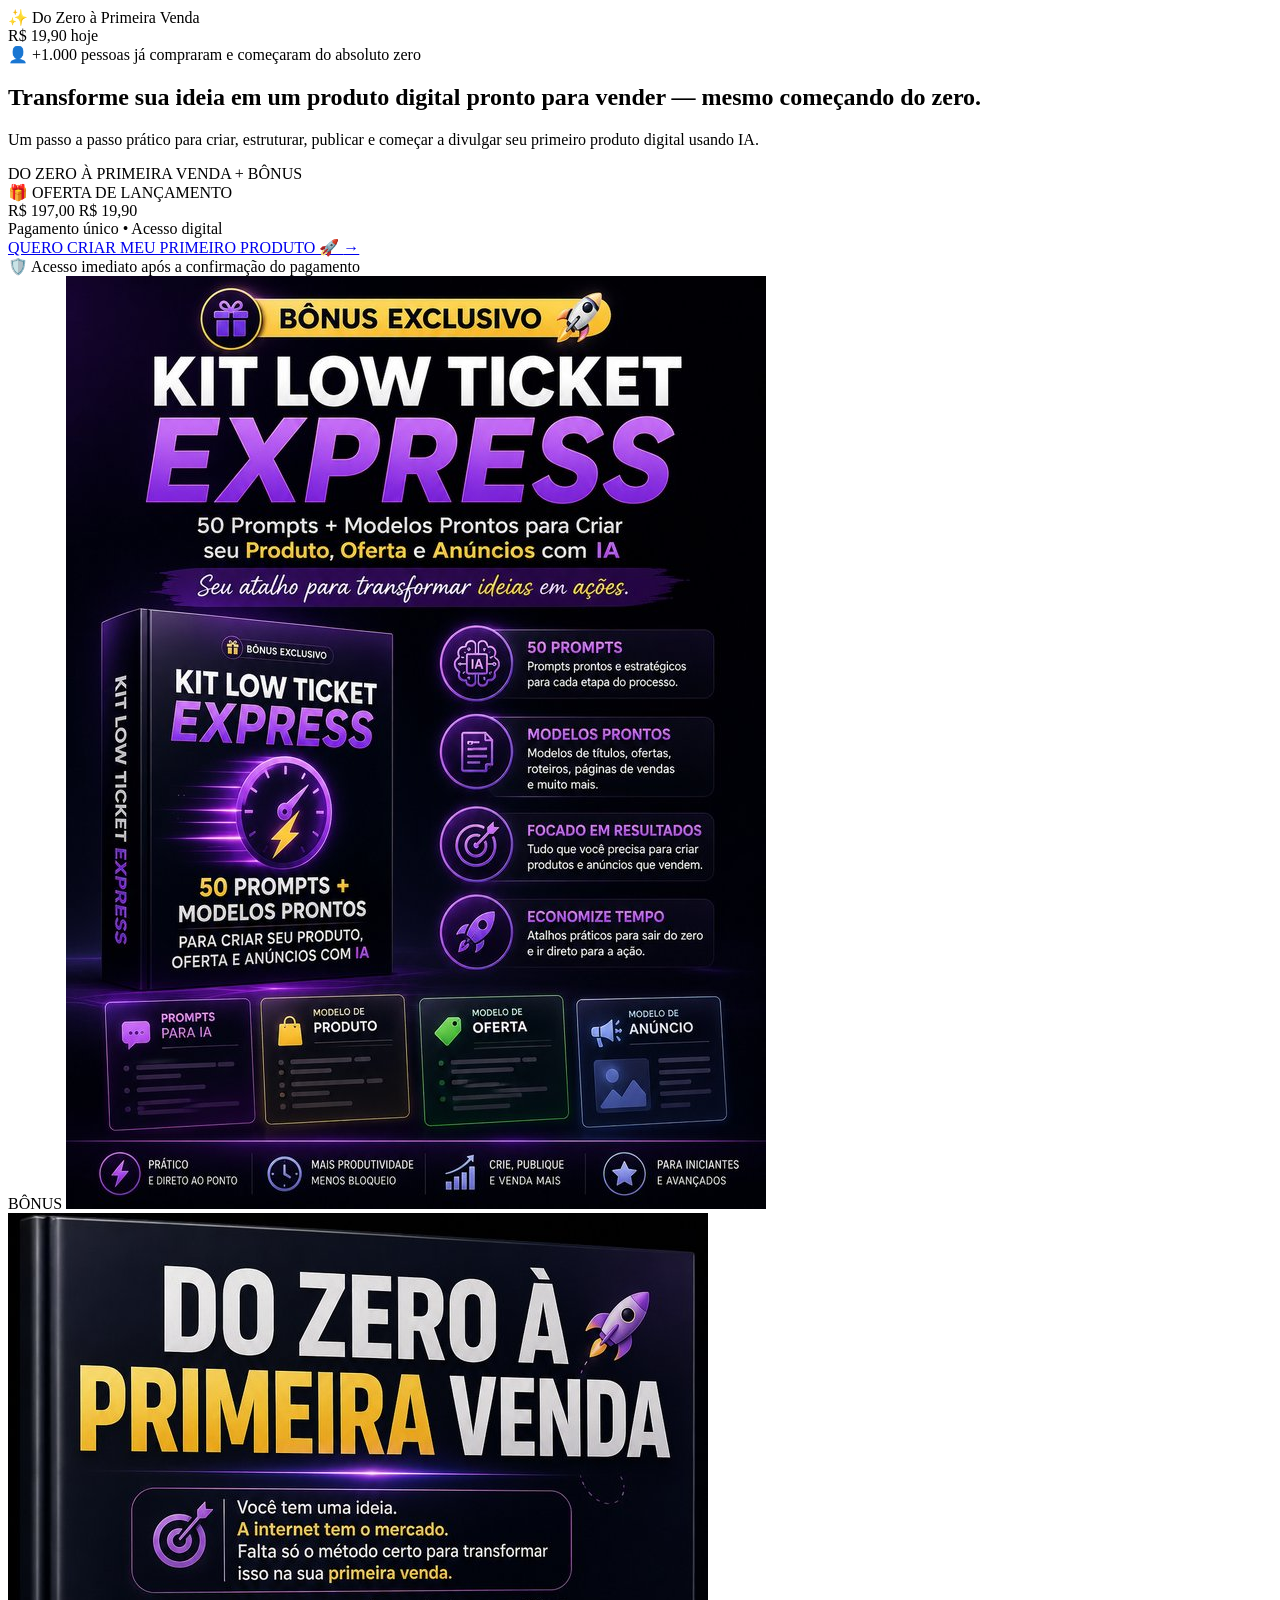
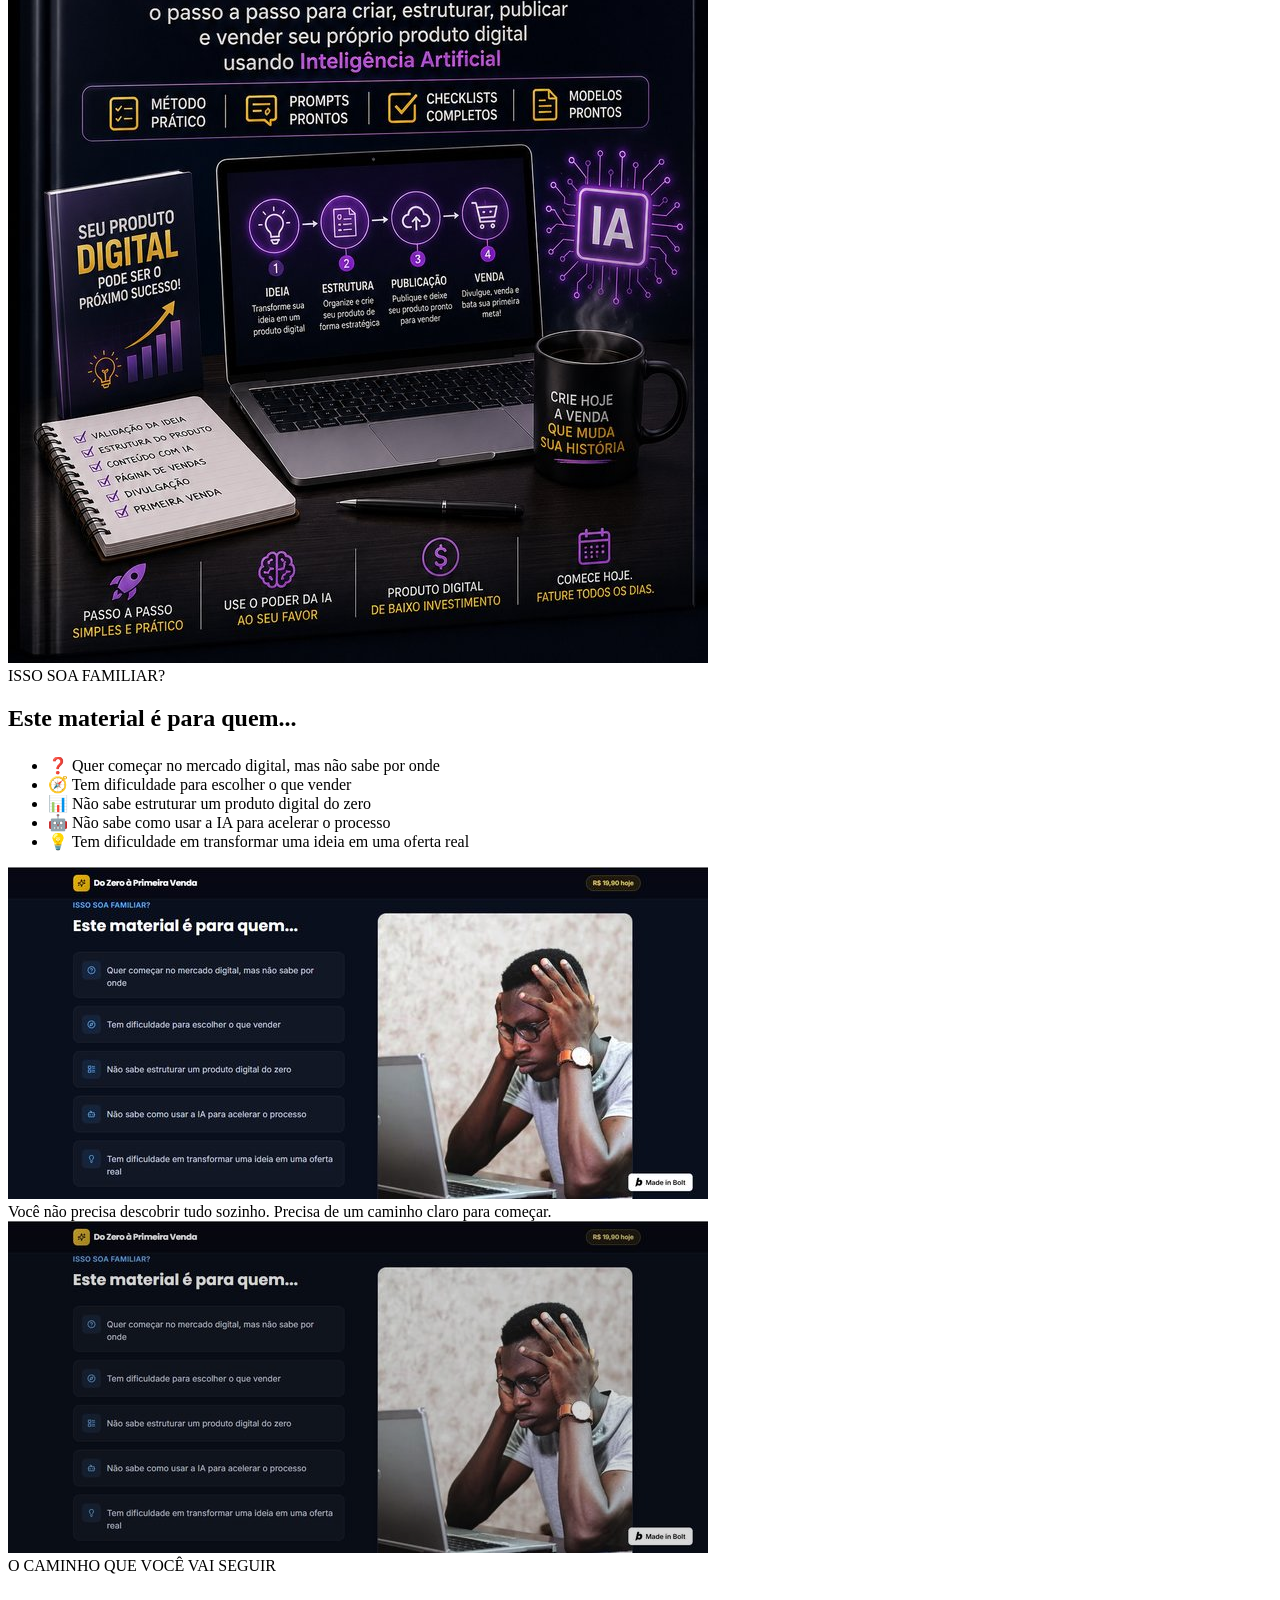
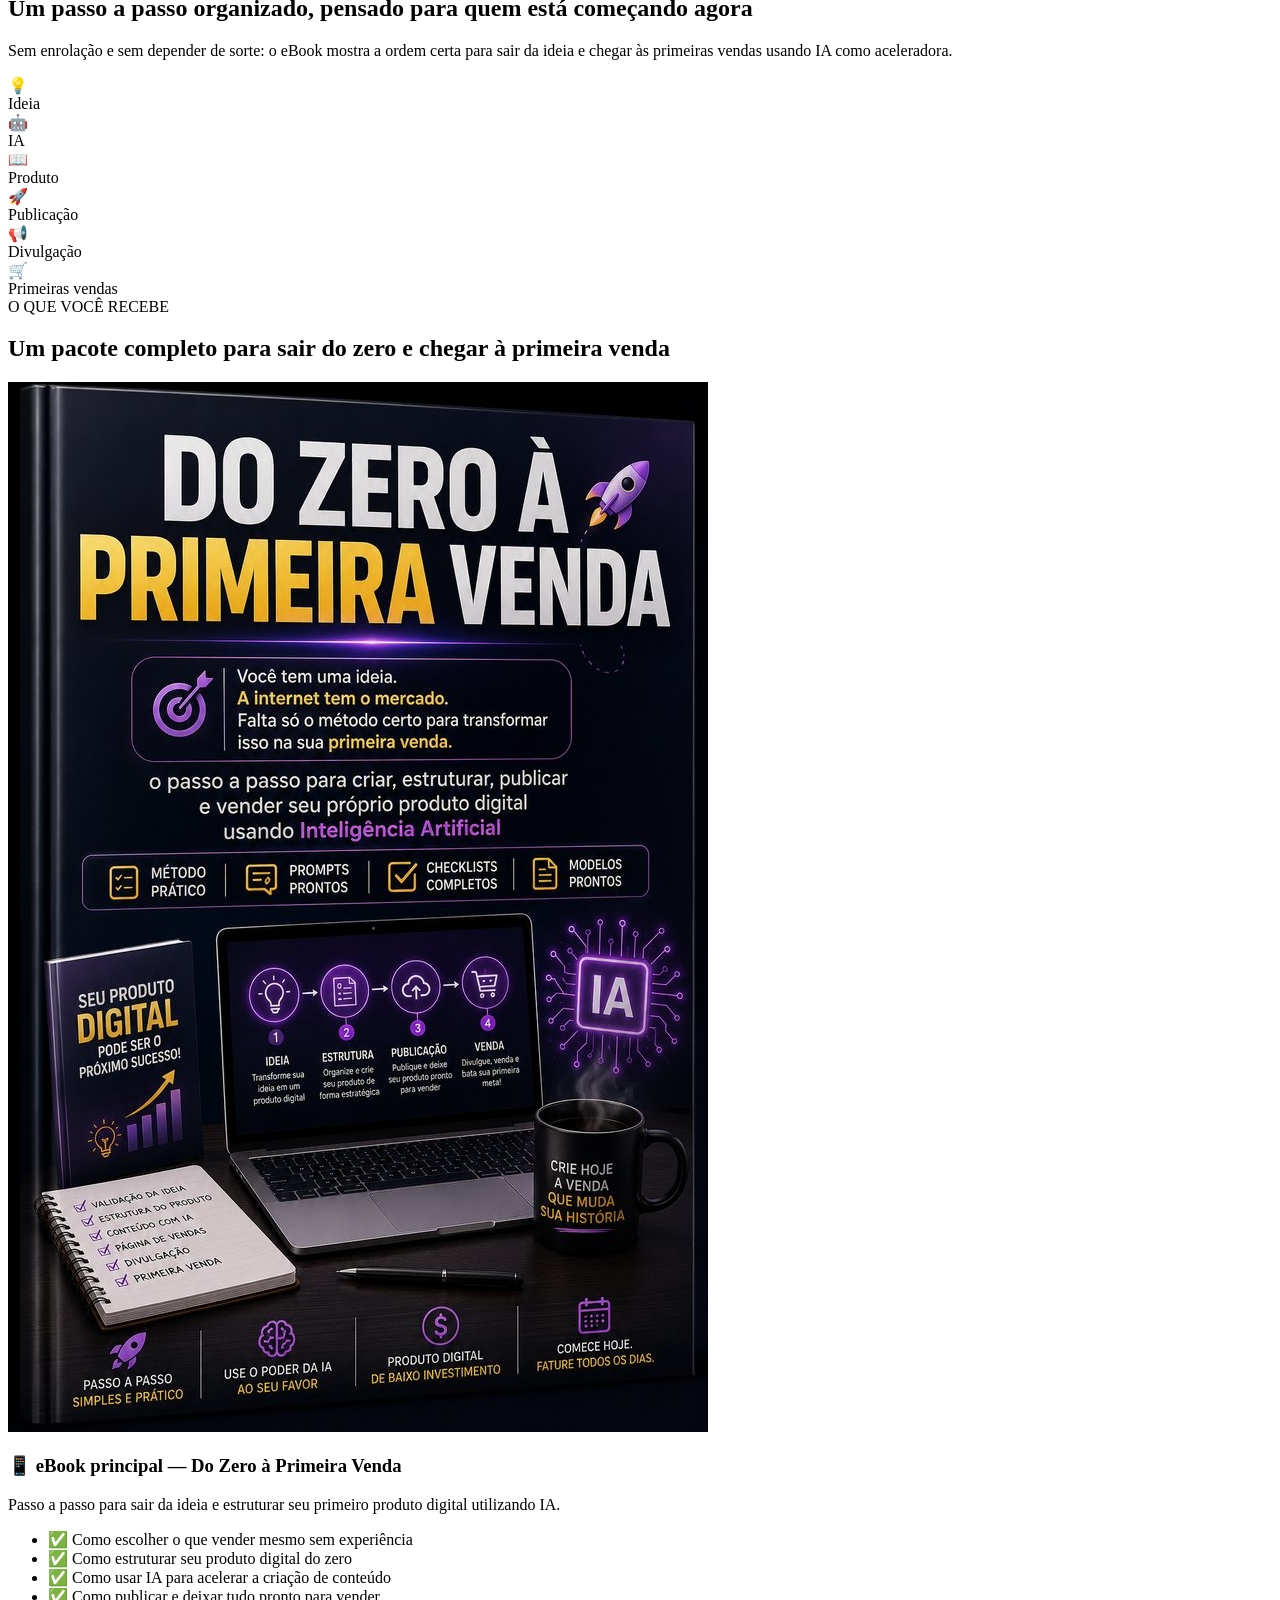
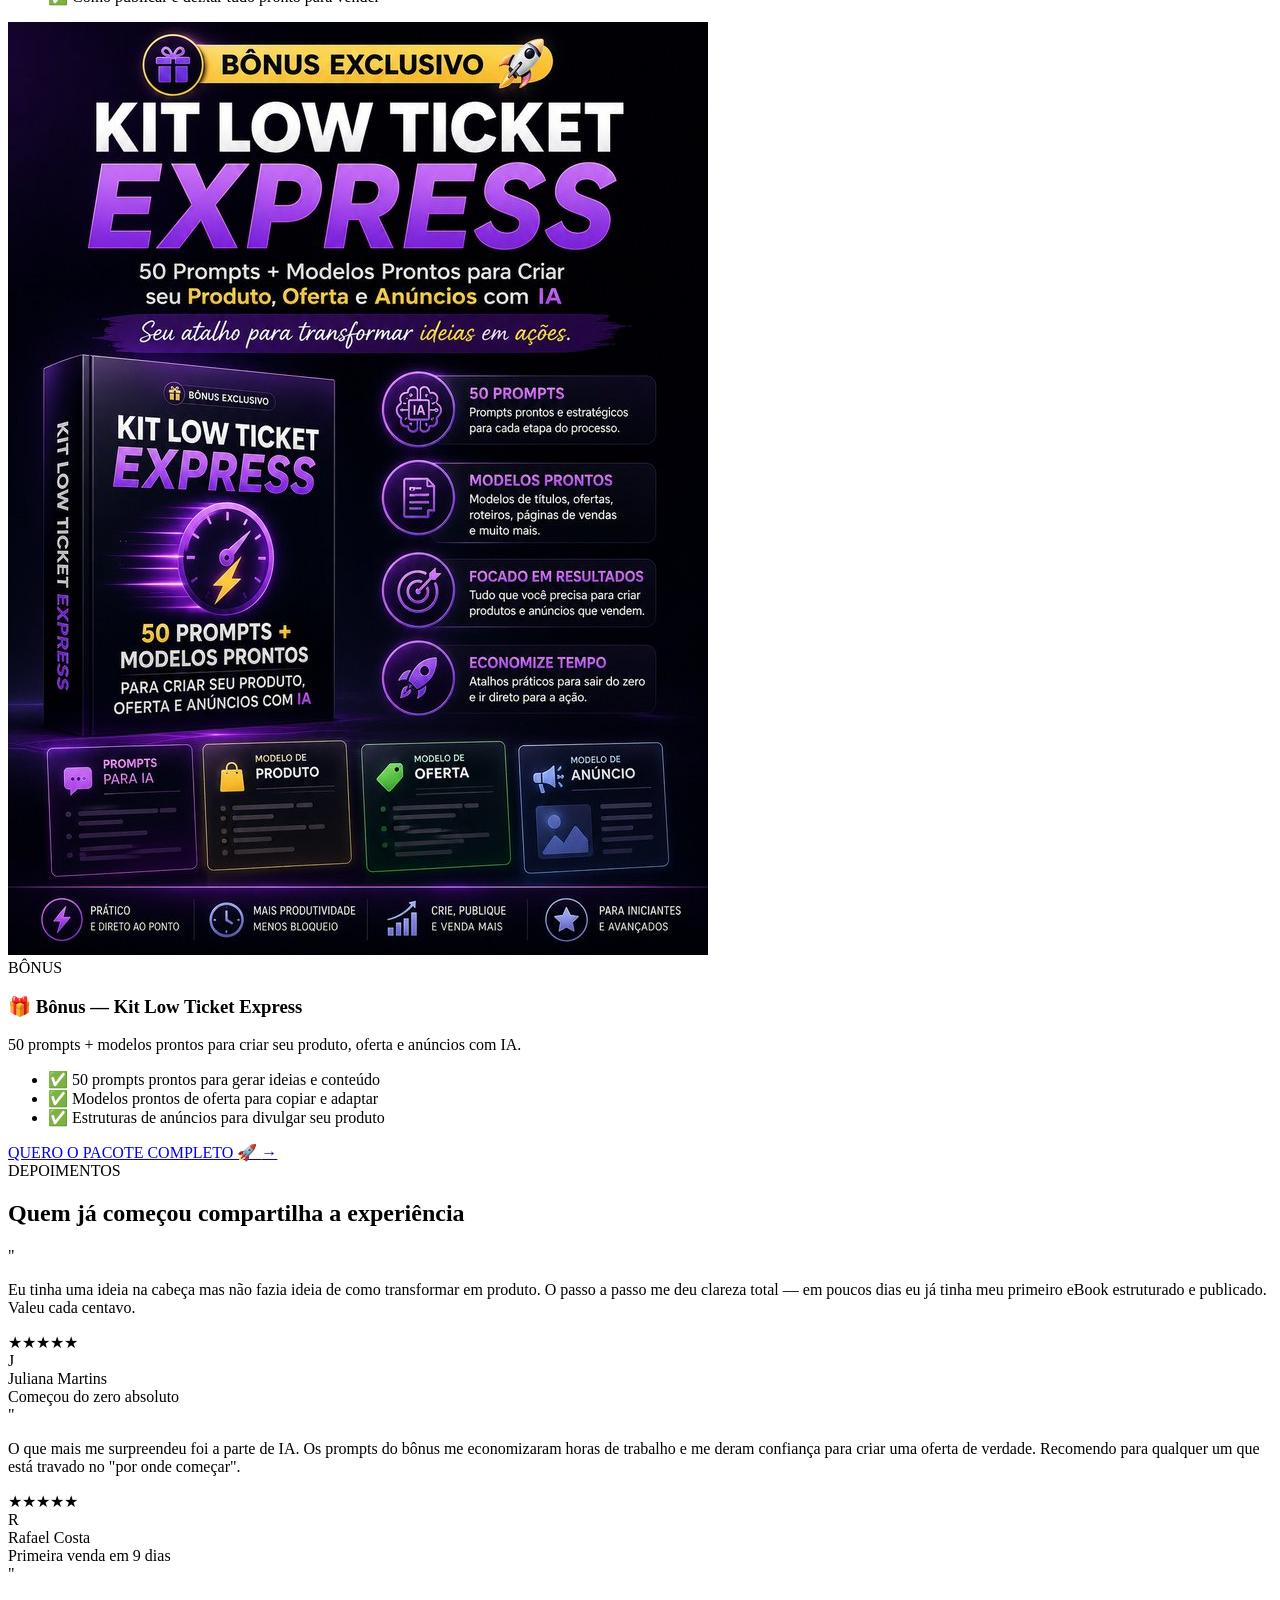
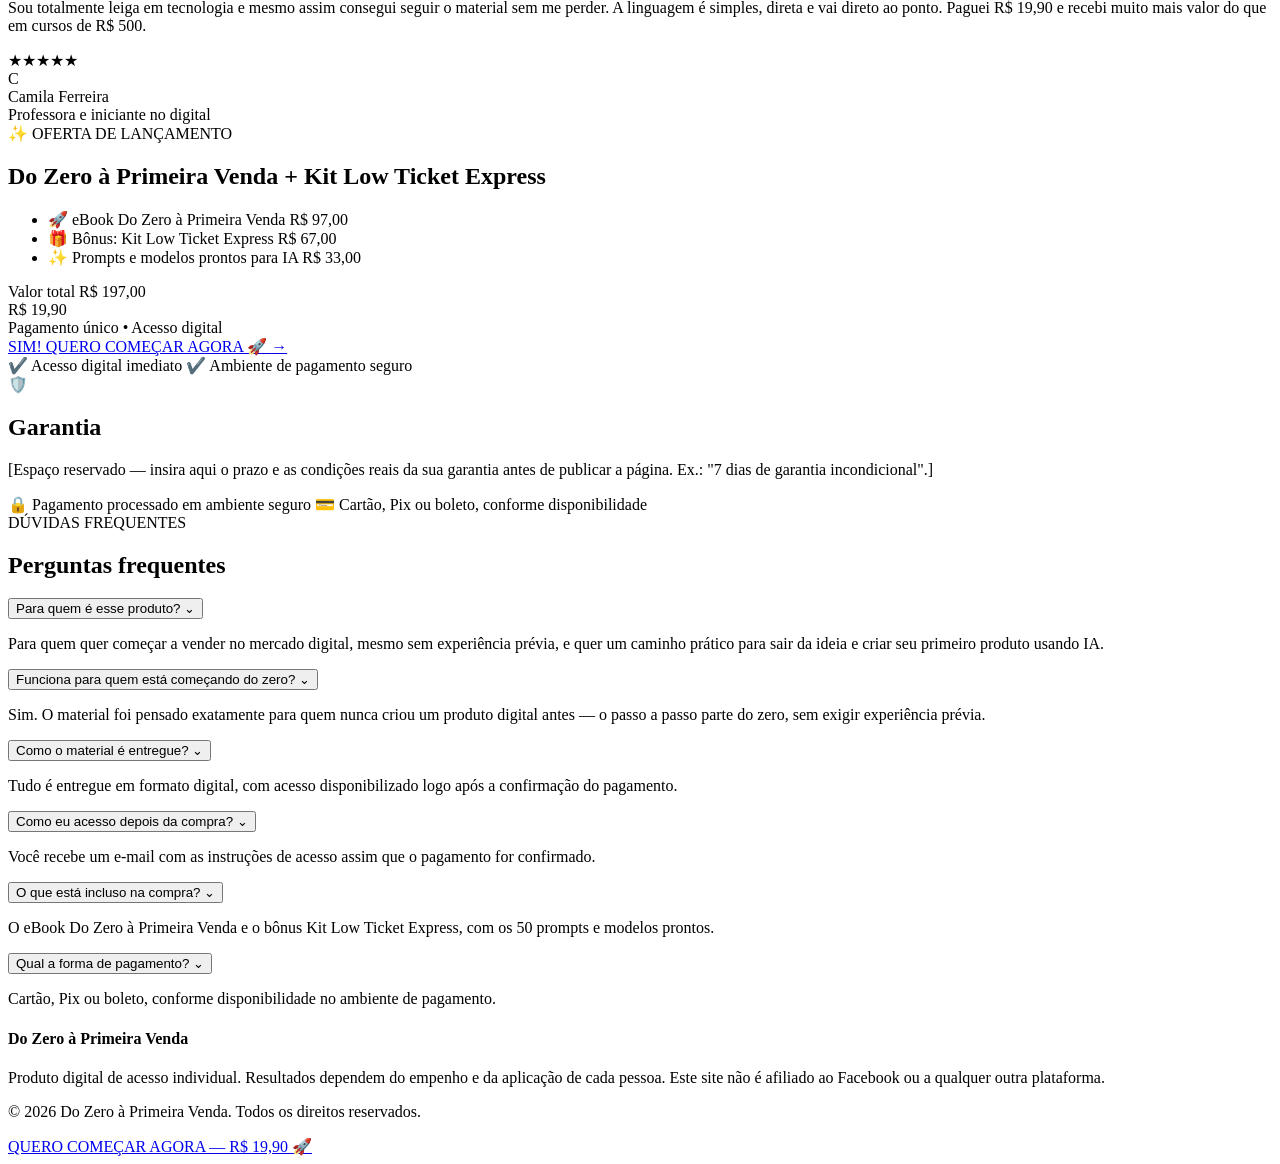
==== index.html @ 3d434d91 "Add files via upload" ====
<!DOCTYPE html>
<html lang="pt-BR">
<head>
<meta charset="UTF-8">
<meta name="viewport" content="width=device-width, initial-scale=1.0">
<title>Do Zero à Primeira Venda — eBook + Bônus</title>
<meta name="description" content="Aprenda a criar, estruturar, publicar e vender seu primeiro produto digital usando Inteligência Artificial. Passo a passo prático para iniciantes.">
<meta property="og:title" content="Do Zero à Primeira Venda — eBook + Bônus">
<meta property="og:description" content="Aprenda a criar, estruturar, publicar e vender seu primeiro produto digital usando Inteligência Artificial. Passo a passo prático para iniciantes.">
<meta property="og:type" content="website">
<meta name="twitter:card" content="summary_large_image">
<link rel="preconnect" href="https://fonts.googleapis.com">
<link rel="preconnect" href="https://fonts.gstatic.com" crossorigin>
<link href="https://fonts.googleapis.com/css2?family=Sora:wght@400;600;700;800&family=Inter:wght@400;500;600&display=swap" rel="stylesheet">
<link rel="stylesheet" href="css/style.css">

<!-- Meta Pixel Code -->
<script>
!function(f,b,e,v,n,t,s)
{if(f.fbq)return;n=f.fbq=function(){n.callMethod?
n.callMethod.apply(n,arguments):n.queue.push(arguments)};
if(!f._fbq)f._fbq=n;n.push=n;n.loaded=!0;n.version='2.0';
n.queue=[];t=b.createElement(e);t.async=!0;
t.src=v;s=b.getElementsByTagName(e)[0];
s.parentNode.insertBefore(t,s)}(window, document,'script',
'https://connect.facebook.net/en_US/fbevents.js');
fbq('init', '1022474440683022');
fbq('track', 'PageView');
</script>
<noscript><img height="1" width="1" style="display:none"
src="https://www.facebook.com/tr?id=1022474440683022&ev=PageView&noscript=1"
/></noscript>
<!-- End Meta Pixel Code -->
</head>
<body>

<header class="site-header">
  <div class="container">
    <div class="brand">
      <span class="brand-badge">✨</span>
      <span class="brand-text">Do Zero à Primeira Venda</span>
    </div>
    <div class="price-pill">R$ 19,90 hoje</div>
  </div>
</header>

<!-- ===================== HERO ===================== -->
<section class="hero">
  <div class="container">
    <div class="hero-copy">
      <span class="hero-badge">👤 +1.000 pessoas já compraram e começaram do absoluto zero</span>
      <h1>Transforme sua ideia em um <span class="accent">produto digital</span> pronto para vender — mesmo começando do zero.</h1>
      <p class="hero-sub">Um passo a passo prático para criar, estruturar, publicar e começar a divulgar seu primeiro produto digital usando IA.</p>

      <div class="offer-box">
        <div class="offer-title">DO ZERO À PRIMEIRA VENDA + BÔNUS</div>
        <span class="badge-launch">🎁 OFERTA DE LANÇAMENTO</span>
        <div class="price-row">
          <span class="price-old">R$ 197,00</span>
          <span class="price-new">R$ 19,90</span>
        </div>
        <div class="price-note">Pagamento único • Acesso digital</div>
      </div>

      <div class="hero-actions">
        <a href="https://pay.hub.la/Fo2n5rWFlGpoKHxg2WCA" class="btn btn-primary cta-btn" data-cta="hero">
          QUERO CRIAR MEU PRIMEIRO PRODUTO 🚀 <span class="btn-arrow">→</span>
        </a>
        <div class="trust-line">🛡️ Acesso imediato após a confirmação do pagamento</div>
      </div>
    </div>

    <div class="hero-media">
      <div class="stack">
        <span class="bonus-flag">BÔNUS</span>
        <img class="book-bonus" src="assets/kit-bonus.jpg" alt="Bônus Kit Low Ticket Express">
        <img class="book-main" src="assets/ebook-principal.jpg" alt="eBook Do Zero à Primeira Venda">
      </div>
    </div>
  </div>
</section>

<!-- ===================== ISSO SOA FAMILIAR ===================== -->
<section class="section">
  <div class="container pain-grid">
    <div>
      <span class="eyebrow blue">ISSO SOA FAMILIAR?</span>
      <h2>Este material é para quem...</h2>
      <ul class="pain-list" style="margin-top:24px;">
        <li><span class="pain-icon">❓</span> Quer começar no mercado digital, mas não sabe por onde</li>
        <li><span class="pain-icon">🧭</span> Tem dificuldade para escolher o que vender</li>
        <li><span class="pain-icon">📊</span> Não sabe estruturar um produto digital do zero</li>
        <li><span class="pain-icon">🤖</span> Não sabe como usar a IA para acelerar o processo</li>
        <li><span class="pain-icon">💡</span> Tem dificuldade em transformar uma ideia em uma oferta real</li>
      </ul>
    </div>
    <div class="pain-media">
      <img src="assets/pessoa-frustrada.jpg" alt="Pessoa com dificuldade para começar no digital">
    </div>
  </div>
</section>

<!-- ===================== QUOTE STRIP ===================== -->
<section class="section" style="border-top:none; padding-top:0;">
  <div class="container quote-strip">
    <div class="quote-box">Você não precisa descobrir tudo sozinho. Precisa de um caminho claro para começar.</div>
    <div class="quote-media">
      <img src="assets/pessoa-frustrada.jpg" alt="Organizando o processo de criação do produto digital" style="filter:grayscale(0.2) brightness(0.85);">
    </div>
  </div>
</section>

<!-- ===================== CAMINHO / PASSOS ===================== -->
<section class="section">
  <div class="container">
    <div class="section-head">
      <span class="eyebrow gold">O CAMINHO QUE VOCÊ VAI SEGUIR</span>
      <h2>Um passo a passo organizado, pensado para quem está começando agora</h2>
      <p>Sem enrolação e sem depender de sorte: o eBook mostra a ordem certa para sair da ideia e chegar às primeiras vendas usando IA como aceleradora.</p>
    </div>

    <div class="steps-row">
      <div class="step"><div class="step-icon">💡</div><span class="label">Ideia</span></div>
      <div class="step-divider"></div>
      <div class="step"><div class="step-icon">🤖</div><span class="label">IA</span></div>
      <div class="step-divider"></div>
      <div class="step"><div class="step-icon">📖</div><span class="label">Produto</span></div>
      <div class="step-divider"></div>
      <div class="step"><div class="step-icon">🚀</div><span class="label">Publicação</span></div>
      <div class="step-divider"></div>
      <div class="step"><div class="step-icon">📢</div><span class="label">Divulgação</span></div>
      <div class="step-divider"></div>
      <div class="step"><div class="step-icon">🛒</div><span class="label">Primeiras vendas</span></div>
    </div>
  </div>
</section>

<!-- ===================== O QUE VOCÊ RECEBE ===================== -->
<section class="section">
  <div class="container">
    <div class="section-head">
      <span class="eyebrow blue">O QUE VOCÊ RECEBE</span>
      <h2>Um pacote completo para sair do zero e chegar à primeira venda</h2>
    </div>

    <div class="deliver-grid">
      <div class="deliver-card">
        <img src="assets/ebook-principal.jpg" alt="eBook Do Zero à Primeira Venda">
        <div>
          <h3>📱 eBook principal — Do Zero à Primeira Venda</h3>
          <p>Passo a passo para sair da ideia e estruturar seu primeiro produto digital utilizando IA.</p>
          <ul class="check-list">
            <li><span class="c">✅</span> Como escolher o que vender mesmo sem experiência</li>
            <li><span class="c">✅</span> Como estruturar seu produto digital do zero</li>
            <li><span class="c">✅</span> Como usar IA para acelerar a criação de conteúdo</li>
            <li><span class="c">✅</span> Como publicar e deixar tudo pronto para vender</li>
          </ul>
        </div>
      </div>

      <div class="deliver-card">
        <img src="assets/kit-bonus.jpg" alt="Bônus Kit Low Ticket Express">
        <div>
          <span class="bonus-tag">BÔNUS</span>
          <h3>🎁 Bônus — Kit Low Ticket Express</h3>
          <p>50 prompts + modelos prontos para criar seu produto, oferta e anúncios com IA.</p>
          <ul class="check-list">
            <li><span class="c">✅</span> 50 prompts prontos para gerar ideias e conteúdo</li>
            <li><span class="c">✅</span> Modelos prontos de oferta para copiar e adaptar</li>
            <li><span class="c">✅</span> Estruturas de anúncios para divulgar seu produto</li>
          </ul>
        </div>
      </div>
    </div>

    <div class="cta-center">
      <a href="https://pay.hub.la/Fo2n5rWFlGpoKHxg2WCA" class="btn btn-primary cta-btn" data-cta="deliver">
        QUERO O PACOTE COMPLETO 🚀 <span class="btn-arrow">→</span>
      </a>
    </div>
  </div>
</section>

<!-- ===================== DEPOIMENTOS ===================== -->
<section class="section">
  <div class="container">
    <div class="section-head">
      <span class="eyebrow gold">DEPOIMENTOS</span>
      <h2>Quem já começou compartilha a experiência</h2>
    </div>

    <div class="testi-grid">
      <div class="testi-card">
        <span class="testi-quote">"</span>
        <p class="testi-text">Eu tinha uma ideia na cabeça mas não fazia ideia de como transformar em produto. O passo a passo me deu clareza total — em poucos dias eu já tinha meu primeiro eBook estruturado e publicado. Valeu cada centavo.</p>
        <div class="stars">★★★★★</div>
        <div class="testi-person">
          <div class="testi-avatar">J</div>
          <div>
            <div class="testi-name">Juliana Martins</div>
            <div class="testi-role">Começou do zero absoluto</div>
          </div>
        </div>
      </div>

      <div class="testi-card">
        <span class="testi-quote">"</span>
        <p class="testi-text">O que mais me surpreendeu foi a parte de IA. Os prompts do bônus me economizaram horas de trabalho e me deram confiança para criar uma oferta de verdade. Recomendo para qualquer um que está travado no "por onde começar".</p>
        <div class="stars">★★★★★</div>
        <div class="testi-person">
          <div class="testi-avatar">R</div>
          <div>
            <div class="testi-name">Rafael Costa</div>
            <div class="testi-role">Primeira venda em 9 dias</div>
          </div>
        </div>
      </div>

      <div class="testi-card">
        <span class="testi-quote">"</span>
        <p class="testi-text">Sou totalmente leiga em tecnologia e mesmo assim consegui seguir o material sem me perder. A linguagem é simples, direta e vai direto ao ponto. Paguei R$ 19,90 e recebi muito mais valor do que em cursos de R$ 500.</p>
        <div class="stars">★★★★★</div>
        <div class="testi-person">
          <div class="testi-avatar">C</div>
          <div>
            <div class="testi-name">Camila Ferreira</div>
            <div class="testi-role">Professora e iniciante no digital</div>
          </div>
        </div>
      </div>
    </div>
  </div>
</section>

<!-- ===================== OFERTA / PREÇO ===================== -->
<section class="section">
  <div class="container">
    <div class="offer-panel">
      <span class="badge-launch">✨ OFERTA DE LANÇAMENTO</span>
      <h2>Do Zero à Primeira Venda + Kit Low Ticket Express</h2>

      <ul class="offer-items">
        <li>
          <span class="item-name">🚀 eBook Do Zero à Primeira Venda</span>
          <span class="item-price">R$ 97,00</span>
        </li>
        <li>
          <span class="item-name">🎁 Bônus: Kit Low Ticket Express</span>
          <span class="item-price">R$ 67,00</span>
        </li>
        <li>
          <span class="item-name">✨ Prompts e modelos prontos para IA</span>
          <span class="item-price">R$ 33,00</span>
        </li>
      </ul>

      <div class="total-row">Valor total <span class="total-old">R$ 197,00</span></div>
      <div class="total-new">R$ 19,90</div>
      <div class="total-sub">Pagamento único • Acesso digital</div>

      <a href="https://pay.hub.la/Fo2n5rWFlGpoKHxg2WCA" class="btn btn-primary cta-btn" data-cta="offer">
        SIM! QUERO COMEÇAR AGORA 🚀 <span class="btn-arrow">→</span>
      </a>

      <div class="trust-row">
        <span>✔️ Acesso digital imediato</span>
        <span>✔️ Ambiente de pagamento seguro</span>
      </div>
    </div>
  </div>
</section>

<!-- ===================== GARANTIA ===================== -->
<section class="section">
  <div class="container">
    <div class="guarantee-box">
      <div class="guarantee-icon">🛡️</div>
      <h2>Garantia</h2>
      <p class="placeholder">[Espaço reservado — insira aqui o prazo e as condições reais da sua garantia antes de publicar a página. Ex.: "7 dias de garantia incondicional".]</p>
      <div class="guarantee-foot">
        <span>🔒 Pagamento processado em ambiente seguro</span>
        <span>💳 Cartão, Pix ou boleto, conforme disponibilidade</span>
      </div>
    </div>
  </div>
</section>

<!-- ===================== FAQ ===================== -->
<section class="section">
  <div class="container">
    <div class="section-head">
      <span class="eyebrow blue">DÚVIDAS FREQUENTES</span>
      <h2>Perguntas frequentes</h2>
    </div>

    <div class="faq-list">
      <div class="faq-item open">
        <button class="faq-q">Para quem é esse produto? <span class="chev">⌄</span></button>
        <div class="faq-a"><p>Para quem quer começar a vender no mercado digital, mesmo sem experiência prévia, e quer um caminho prático para sair da ideia e criar seu primeiro produto usando IA.</p></div>
      </div>
      <div class="faq-item">
        <button class="faq-q">Funciona para quem está começando do zero? <span class="chev">⌄</span></button>
        <div class="faq-a"><p>Sim. O material foi pensado exatamente para quem nunca criou um produto digital antes — o passo a passo parte do zero, sem exigir experiência prévia.</p></div>
      </div>
      <div class="faq-item">
        <button class="faq-q">Como o material é entregue? <span class="chev">⌄</span></button>
        <div class="faq-a"><p>Tudo é entregue em formato digital, com acesso disponibilizado logo após a confirmação do pagamento.</p></div>
      </div>
      <div class="faq-item">
        <button class="faq-q">Como eu acesso depois da compra? <span class="chev">⌄</span></button>
        <div class="faq-a"><p>Você recebe um e-mail com as instruções de acesso assim que o pagamento for confirmado.</p></div>
      </div>
      <div class="faq-item">
        <button class="faq-q">O que está incluso na compra? <span class="chev">⌄</span></button>
        <div class="faq-a"><p>O eBook Do Zero à Primeira Venda e o bônus Kit Low Ticket Express, com os 50 prompts e modelos prontos.</p></div>
      </div>
      <div class="faq-item">
        <button class="faq-q">Qual a forma de pagamento? <span class="chev">⌄</span></button>
        <div class="faq-a"><p>Cartão, Pix ou boleto, conforme disponibilidade no ambiente de pagamento.</p></div>
      </div>
    </div>
  </div>
</section>

<!-- ===================== FOOTER ===================== -->
<footer class="site-footer">
  <div class="container">
    <h4>Do Zero à Primeira Venda</h4>
    <p class="disclaimer">Produto digital de acesso individual. Resultados dependem do empenho e da aplicação de cada pessoa. Este site não é afiliado ao Facebook ou a qualquer outra plataforma.</p>
    <p class="copyright">© 2026 Do Zero à Primeira Venda. Todos os direitos reservados.</p>
  </div>
</footer>

<!-- ===================== STICKY MOBILE CTA ===================== -->
<div class="sticky-cta">
  <a href="https://pay.hub.la/Fo2n5rWFlGpoKHxg2WCA" class="btn btn-primary cta-btn" data-cta="sticky">
    QUERO COMEÇAR AGORA — R$ 19,90 🚀
  </a>
</div>

<script src="js/script.js"></script>
</body>
</html>
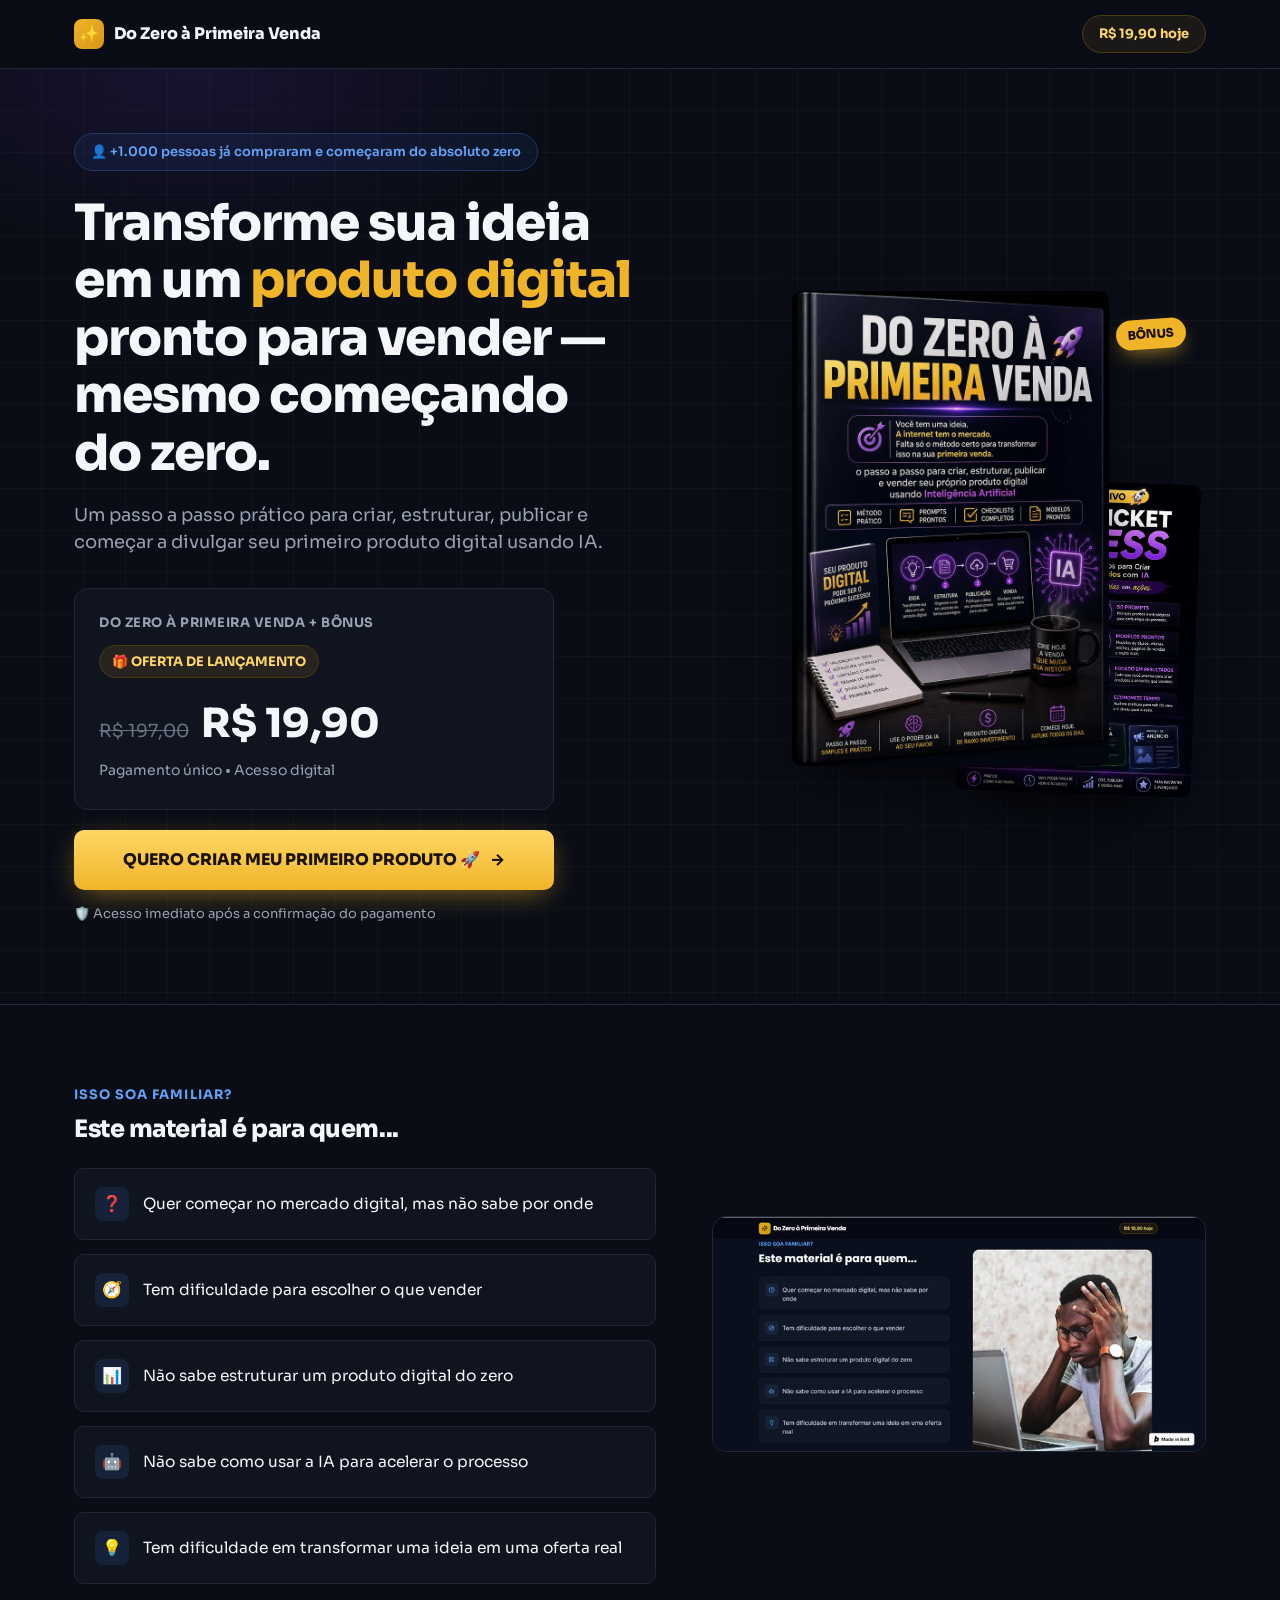
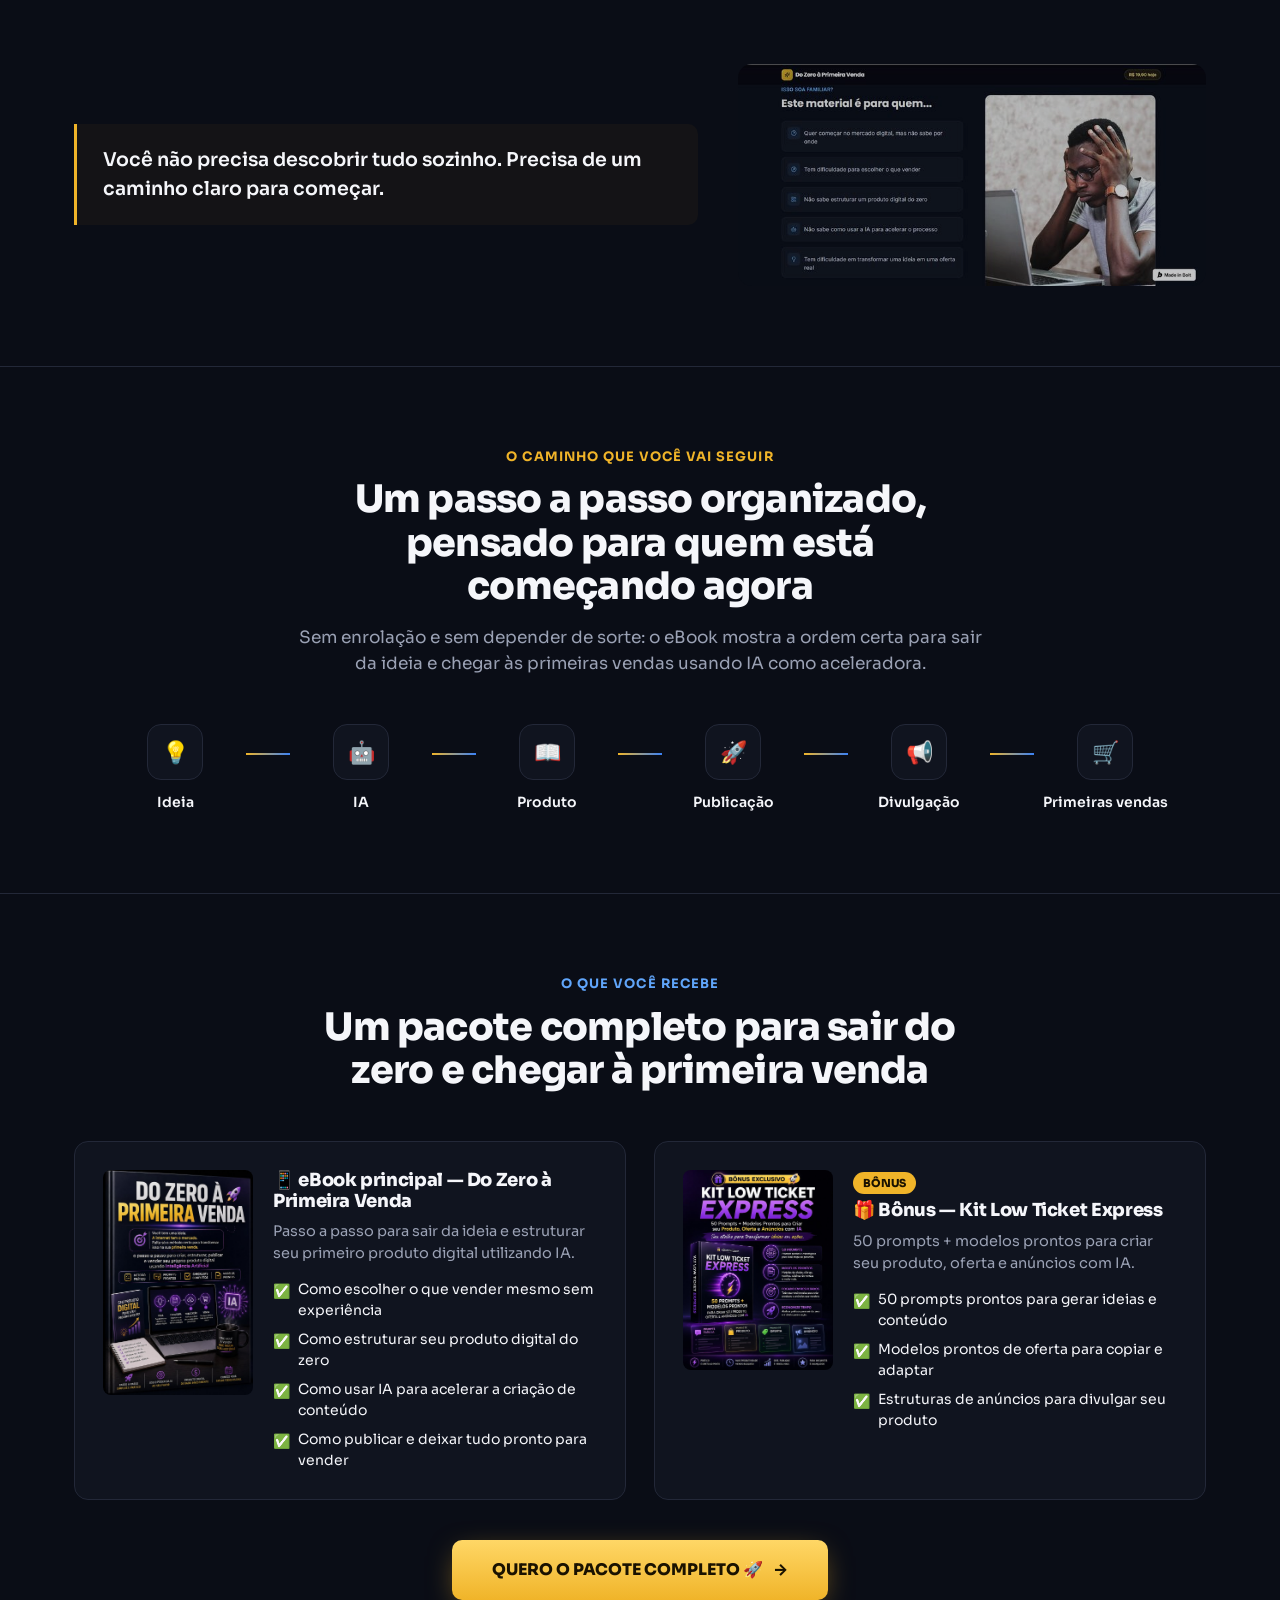
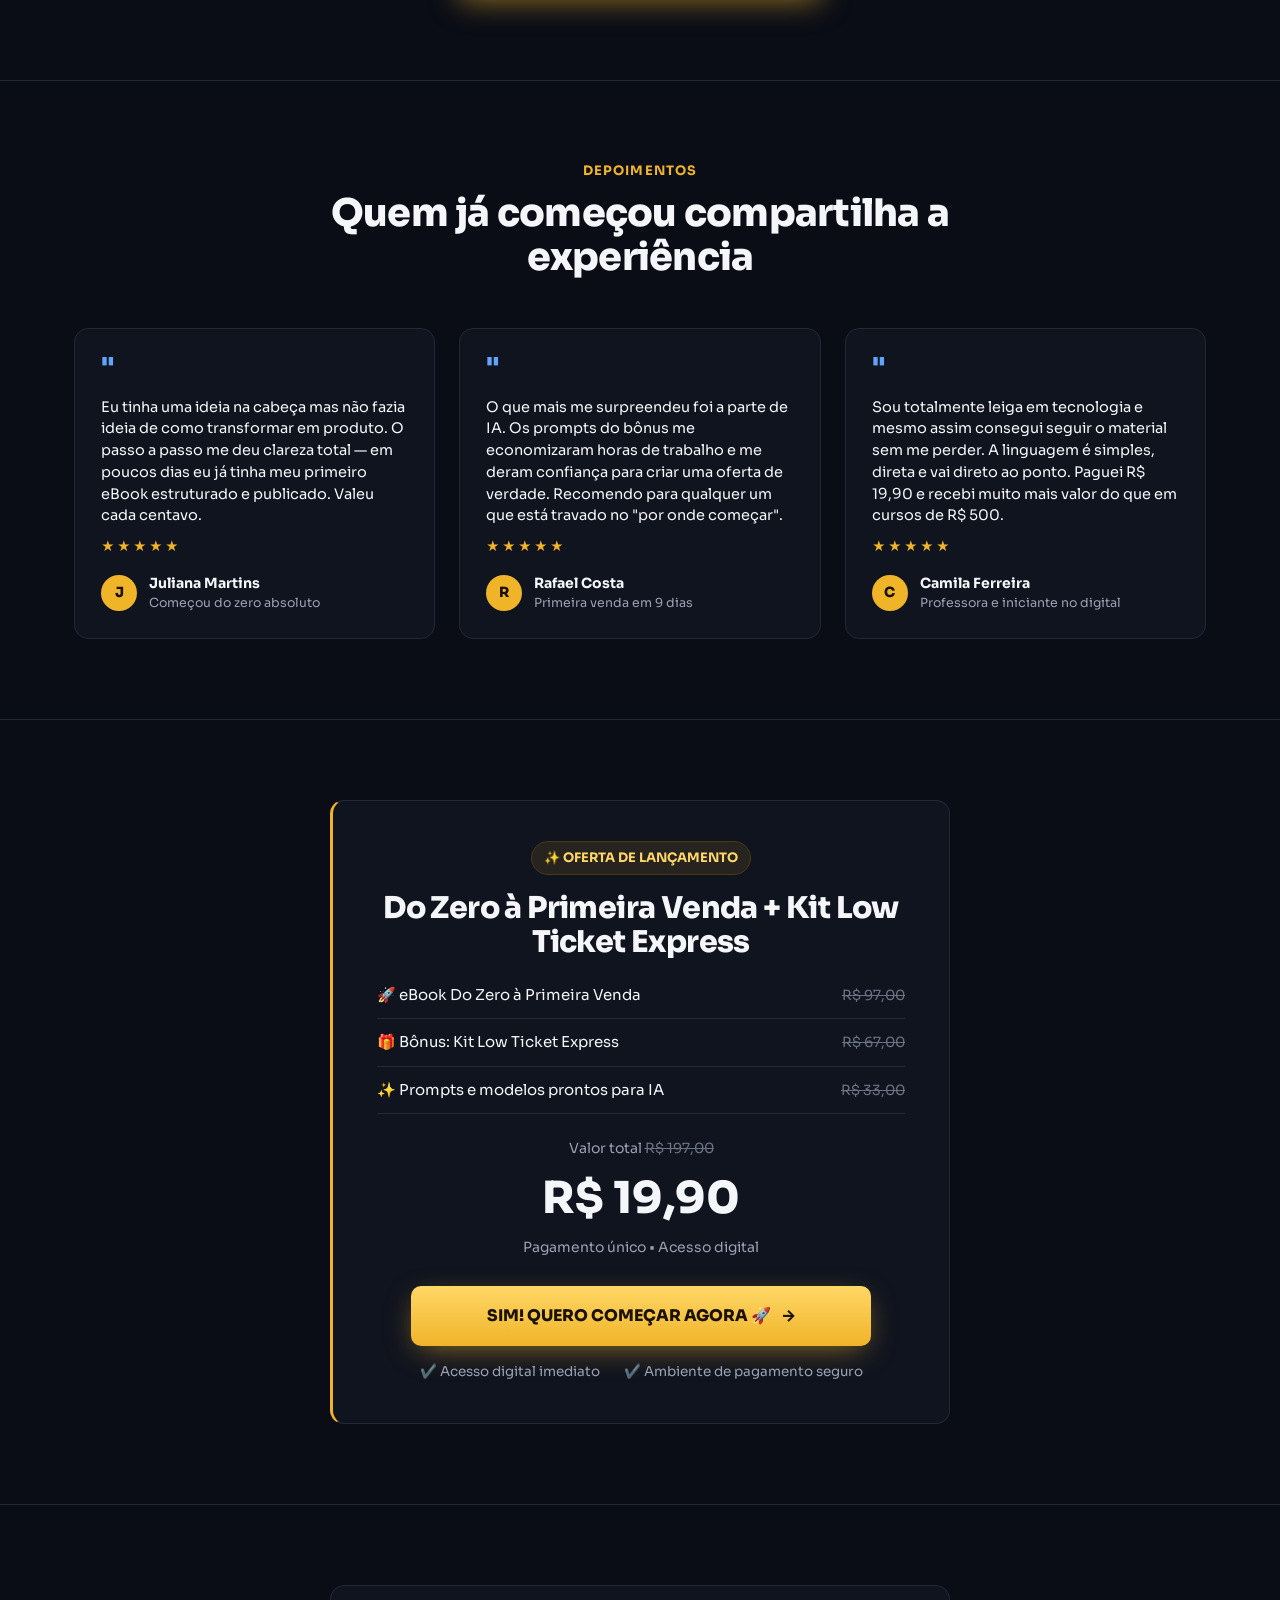
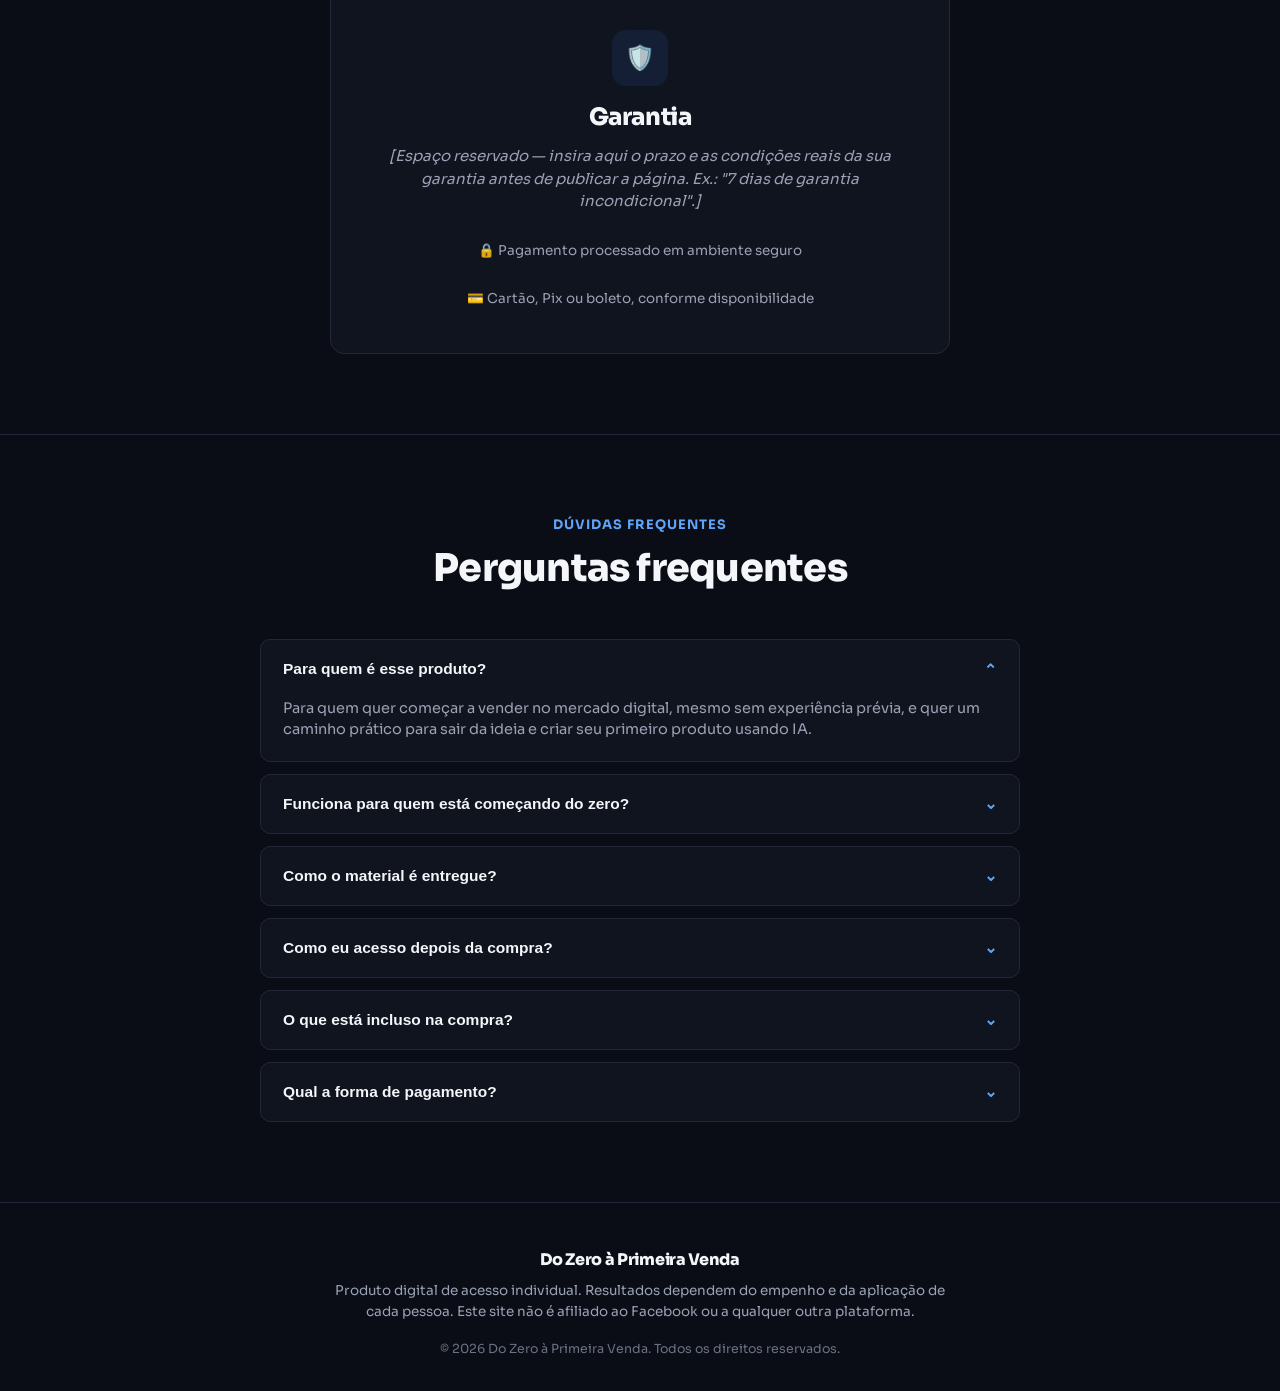
==== commit d3340672: "Add files via upload" ====
--- a/index.html
+++ b/index.html
@@ -12,7 +12,612 @@
 <link rel="preconnect" href="https://fonts.googleapis.com">
 <link rel="preconnect" href="https://fonts.gstatic.com" crossorigin>
 <link href="https://fonts.googleapis.com/css2?family=Sora:wght@400;600;700;800&family=Inter:wght@400;500;600&display=swap" rel="stylesheet">
-<link rel="stylesheet" href="css/style.css">
+<style>
+/* ==========================================================================
+   Do Zero à Primeira Venda — Landing Page
+   ========================================================================== */
+
+:root {
+  --bg: #0a0d16;
+  --bg-alt: #0d1120;
+  --card: #10141f;
+  --card-border: #232838;
+  --gold: #f0b429;
+  --gold-light: #ffd766;
+  --purple: #7c3aed;
+  --purple-light: #a78bfa;
+  --blue: #3b82f6;
+  --blue-light: #60a5fa;
+  --text: #f5f6fa;
+  --text-muted: #9aa1b4;
+  --text-dim: #6b7284;
+  --radius: 14px;
+  --radius-sm: 10px;
+  --max-width: 1180px;
+}
+
+* { box-sizing: border-box; margin: 0; padding: 0; }
+
+html { scroll-behavior: smooth; }
+
+body {
+  background: var(--bg);
+  color: var(--text);
+  font-family: 'Sora', 'Inter', -apple-system, BlinkMacSystemFont, 'Segoe UI', sans-serif;
+  line-height: 1.5;
+  -webkit-font-smoothing: antialiased;
+  overflow-x: hidden;
+}
+
+img { max-width: 100%; display: block; }
+
+a { color: inherit; text-decoration: none; }
+
+.container {
+  max-width: var(--max-width);
+  margin: 0 auto;
+  padding: 0 24px;
+}
+
+.eyebrow {
+  display: block;
+  font-size: 13px;
+  font-weight: 700;
+  letter-spacing: 0.08em;
+  text-transform: uppercase;
+  margin-bottom: 12px;
+}
+.eyebrow.blue { color: var(--blue-light); }
+.eyebrow.gold { color: var(--gold); }
+
+h1, h2, h3, h4 {
+  font-weight: 800;
+  letter-spacing: -0.02em;
+  line-height: 1.15;
+}
+
+.section {
+  padding: 80px 0;
+  border-top: 1px solid var(--card-border);
+}
+
+.section-head {
+  text-align: center;
+  max-width: 700px;
+  margin: 0 auto 48px;
+}
+
+.section-head h2 { font-size: clamp(26px, 3.4vw, 38px); margin-bottom: 16px; }
+.section-head p { color: var(--text-muted); font-size: 17px; }
+
+/* ---------- Header ---------- */
+.site-header {
+  position: sticky;
+  top: 0;
+  z-index: 50;
+  background: rgba(10, 13, 22, 0.85);
+  backdrop-filter: blur(10px);
+  border-bottom: 1px solid var(--card-border);
+}
+.site-header .container {
+  display: flex;
+  align-items: center;
+  justify-content: space-between;
+  height: 68px;
+}
+.brand {
+  display: flex;
+  align-items: center;
+  gap: 10px;
+  font-weight: 800;
+  font-size: 16px;
+}
+.brand-badge {
+  width: 30px;
+  height: 30px;
+  border-radius: 8px;
+  background: linear-gradient(135deg, var(--gold), #d99418);
+  display: flex;
+  align-items: center;
+  justify-content: center;
+  font-size: 16px;
+}
+.price-pill {
+  border: 1px solid #4a3a12;
+  background: rgba(240, 180, 41, 0.08);
+  color: var(--gold-light);
+  font-weight: 700;
+  font-size: 13px;
+  padding: 8px 16px;
+  border-radius: 999px;
+  white-space: nowrap;
+}
+
+/* ---------- Buttons ---------- */
+.btn {
+  display: inline-flex;
+  align-items: center;
+  justify-content: center;
+  gap: 10px;
+  font-weight: 800;
+  font-size: 16px;
+  padding: 18px 28px;
+  border-radius: var(--radius-sm);
+  border: none;
+  cursor: pointer;
+  transition: transform 0.15s ease, box-shadow 0.15s ease, filter 0.15s ease;
+}
+.btn-primary {
+  background: linear-gradient(180deg, var(--gold-light), var(--gold));
+  color: #1a1200;
+  box-shadow: 0 8px 30px -8px rgba(240, 180, 41, 0.6);
+  width: 100%;
+}
+.btn-primary:hover { transform: translateY(-2px); filter: brightness(1.05); }
+.btn-primary:active { transform: translateY(0); }
+.btn-arrow { transition: transform 0.15s ease; }
+.btn-primary:hover .btn-arrow { transform: translateX(4px); }
+
+/* ---------- Hero ---------- */
+.hero {
+  padding: 64px 0 80px;
+  background:
+    radial-gradient(600px 300px at 15% 0%, rgba(124, 58, 237, 0.12), transparent 60%),
+    linear-gradient(rgba(255,255,255,0.025) 1px, transparent 1px),
+    linear-gradient(90deg, rgba(255,255,255,0.025) 1px, transparent 1px);
+  background-size: auto, 42px 42px, 42px 42px;
+  background-position: 0 0, -1px -1px, -1px -1px;
+}
+.hero .container {
+  display: grid;
+  grid-template-columns: 1.05fr 0.95fr;
+  gap: 56px;
+  align-items: center;
+}
+.hero-badge {
+  display: inline-flex;
+  align-items: center;
+  gap: 8px;
+  border: 1px solid #1c3a63;
+  background: rgba(59, 130, 246, 0.08);
+  color: var(--blue-light);
+  font-size: 13px;
+  font-weight: 600;
+  padding: 8px 16px;
+  border-radius: 999px;
+  margin-bottom: 24px;
+}
+.hero h1 {
+  font-size: clamp(32px, 4.4vw, 50px);
+  margin-bottom: 20px;
+}
+.hero h1 .accent { color: var(--gold); }
+.hero-sub {
+  color: var(--text-muted);
+  font-size: 18px;
+  max-width: 540px;
+  margin-bottom: 32px;
+}
+
+.offer-box {
+  background: var(--card);
+  border: 1px solid var(--card-border);
+  border-radius: var(--radius);
+  padding: 24px 24px 28px;
+  max-width: 480px;
+  margin-bottom: 20px;
+}
+.offer-box .offer-title {
+  font-size: 13px;
+  font-weight: 700;
+  letter-spacing: 0.04em;
+  text-transform: uppercase;
+  color: var(--text-muted);
+  margin-bottom: 12px;
+}
+.badge-launch {
+  display: inline-flex;
+  align-items: center;
+  gap: 6px;
+  background: rgba(240, 180, 41, 0.1);
+  border: 1px solid #4a3a12;
+  color: var(--gold-light);
+  font-size: 13px;
+  font-weight: 700;
+  padding: 6px 12px;
+  border-radius: 999px;
+  margin-bottom: 16px;
+}
+.price-row {
+  display: flex;
+  align-items: baseline;
+  gap: 12px;
+  margin-bottom: 6px;
+}
+.price-old {
+  color: var(--text-dim);
+  text-decoration: line-through;
+  font-size: 18px;
+}
+.price-new {
+  font-size: 40px;
+  font-weight: 800;
+}
+.price-note { color: var(--text-muted); font-size: 14px; }
+
+.hero-actions { max-width: 480px; }
+.trust-line {
+  display: flex;
+  align-items: center;
+  gap: 8px;
+  color: var(--text-muted);
+  font-size: 13px;
+  margin-top: 14px;
+}
+
+.hero-media { position: relative; }
+.hero-media .stack {
+  position: relative;
+  display: flex;
+  justify-content: center;
+}
+.hero-media img.book-main {
+  width: 62%;
+  border-radius: 10px;
+  box-shadow: 0 30px 60px -20px rgba(0,0,0,0.7);
+  position: relative;
+  z-index: 2;
+}
+.hero-media img.book-bonus {
+  width: 46%;
+  border-radius: 10px;
+  box-shadow: 0 30px 60px -20px rgba(0,0,0,0.7);
+  position: absolute;
+  right: 2%;
+  bottom: -6%;
+  z-index: 1;
+  transform: rotate(2deg);
+}
+.bonus-flag {
+  position: absolute;
+  top: 6%;
+  right: 4%;
+  z-index: 3;
+  background: var(--gold);
+  color: #1a1200;
+  font-weight: 800;
+  font-size: 12px;
+  padding: 6px 12px;
+  border-radius: 999px;
+  transform: rotate(-4deg);
+  box-shadow: 0 8px 20px -6px rgba(240,180,41,0.7);
+}
+
+/* ---------- Pain points ---------- */
+.pain-grid {
+  display: grid;
+  grid-template-columns: 1fr 0.85fr;
+  gap: 56px;
+  align-items: center;
+}
+.pain-list { list-style: none; display: flex; flex-direction: column; gap: 14px; }
+.pain-list li {
+  display: flex;
+  align-items: center;
+  gap: 14px;
+  background: var(--card);
+  border: 1px solid var(--card-border);
+  border-radius: var(--radius-sm);
+  padding: 18px 20px;
+  font-size: 15.5px;
+}
+.pain-icon {
+  flex: none;
+  width: 34px;
+  height: 34px;
+  border-radius: 8px;
+  background: rgba(59, 130, 246, 0.12);
+  color: var(--blue-light);
+  display: flex;
+  align-items: center;
+  justify-content: center;
+  font-size: 16px;
+}
+.pain-media img { border-radius: var(--radius); border: 1px solid var(--card-border); }
+
+/* ---------- Quote strip ---------- */
+.quote-strip {
+  display: grid;
+  grid-template-columns: 1fr 0.75fr;
+  gap: 40px;
+  align-items: center;
+}
+.quote-box {
+  border-left: 3px solid var(--gold);
+  background: rgba(240, 180, 41, 0.04);
+  padding: 22px 26px;
+  border-radius: 0 var(--radius-sm) var(--radius-sm) 0;
+  font-size: 19px;
+  font-weight: 600;
+}
+.quote-media img { border-radius: var(--radius); opacity: 0.9; }
+
+/* ---------- Steps ---------- */
+.steps-row {
+  display: flex;
+  align-items: center;
+  justify-content: center;
+  flex-wrap: wrap;
+  gap: 0;
+  margin-top: 12px;
+}
+.step {
+  display: flex;
+  flex-direction: column;
+  align-items: center;
+  gap: 12px;
+  width: 130px;
+}
+.step-icon {
+  width: 56px;
+  height: 56px;
+  border-radius: 14px;
+  background: var(--card);
+  border: 1px solid var(--card-border);
+  display: flex;
+  align-items: center;
+  justify-content: center;
+  font-size: 22px;
+  color: var(--blue-light);
+}
+.step span.label { font-size: 14px; font-weight: 600; text-align: center; }
+.step-divider {
+  width: 44px;
+  height: 2px;
+  background: linear-gradient(90deg, var(--gold), var(--blue));
+  margin: 0 6px;
+  align-self: center;
+  margin-top: -30px;
+}
+
+/* ---------- What you get ---------- */
+.deliver-grid {
+  display: grid;
+  grid-template-columns: 1fr 1fr;
+  gap: 28px;
+}
+.deliver-card {
+  background: var(--card);
+  border: 1px solid var(--card-border);
+  border-radius: var(--radius);
+  padding: 28px;
+  display: grid;
+  grid-template-columns: 150px 1fr;
+  gap: 20px;
+}
+.deliver-card img { border-radius: 8px; align-self: start; }
+.deliver-card h3 { font-size: 18px; margin-bottom: 10px; }
+.deliver-card > div > p { color: var(--text-muted); font-size: 14.5px; margin-bottom: 14px; }
+.deliver-card .bonus-tag {
+  display: inline-block;
+  background: var(--gold);
+  color: #1a1200;
+  font-size: 11px;
+  font-weight: 800;
+  padding: 3px 10px;
+  border-radius: 999px;
+  margin-bottom: 6px;
+}
+.check-list { list-style: none; display: flex; flex-direction: column; gap: 8px; }
+.check-list li {
+  display: flex;
+  align-items: flex-start;
+  gap: 8px;
+  font-size: 14px;
+  color: var(--text);
+}
+.check-list li .c { color: var(--blue-light); flex: none; margin-top: 2px; }
+
+.cta-center { display: flex; justify-content: center; margin-top: 40px; }
+.cta-center .btn { width: auto; padding: 18px 40px; }
+
+/* ---------- Testimonials ---------- */
+.testi-grid {
+  display: grid;
+  grid-template-columns: repeat(3, 1fr);
+  gap: 24px;
+}
+.testi-card {
+  background: var(--card);
+  border: 1px solid var(--card-border);
+  border-radius: var(--radius);
+  padding: 26px;
+  display: flex;
+  flex-direction: column;
+  gap: 16px;
+}
+.testi-quote { color: var(--blue-light); font-size: 26px; font-weight: 800; line-height: 1; }
+.testi-text { font-size: 14.5px; color: var(--text); flex: 1; }
+.testi-person { display: flex; align-items: center; gap: 12px; }
+.testi-avatar {
+  width: 36px; height: 36px; border-radius: 50%;
+  background: var(--gold);
+  color: #1a1200;
+  display: flex; align-items: center; justify-content: center;
+  font-weight: 800; font-size: 14px;
+}
+.testi-name { font-weight: 700; font-size: 14px; }
+.testi-role { color: var(--text-muted); font-size: 12.5px; }
+.stars { color: var(--gold); font-size: 13px; letter-spacing: 2px; margin-top: -6px; }
+
+/* ---------- Offer / pricing panel ---------- */
+.offer-panel {
+  max-width: 620px;
+  margin: 0 auto;
+  border: 1px solid var(--card-border);
+  border-left: 3px solid var(--gold);
+  border-radius: var(--radius);
+  padding: 40px 44px;
+  background: var(--card);
+  text-align: center;
+}
+.offer-panel h2 { font-size: clamp(24px, 3vw, 30px); margin-bottom: 24px; }
+.offer-items { list-style: none; display: flex; flex-direction: column; gap: 12px; margin-bottom: 24px; text-align: left; }
+.offer-items li {
+  display: flex;
+  justify-content: space-between;
+  align-items: center;
+  padding-bottom: 12px;
+  border-bottom: 1px solid var(--card-border);
+  font-size: 15px;
+}
+.offer-items li .item-name { display: flex; align-items: center; gap: 10px; }
+.offer-items li .item-price { color: var(--text-dim); text-decoration: line-through; font-size: 14px; }
+.total-row { color: var(--text-muted); font-size: 14px; margin-bottom: 4px; }
+.total-old { text-decoration: line-through; color: var(--text-dim); }
+.total-new { font-size: 44px; font-weight: 800; margin: 6px 0; }
+.total-sub { color: var(--text-muted); font-size: 14px; margin-bottom: 28px; }
+.offer-panel .btn-primary { max-width: 460px; margin: 0 auto; }
+.trust-row {
+  display: flex;
+  justify-content: center;
+  gap: 24px;
+  margin-top: 16px;
+  flex-wrap: wrap;
+  color: var(--text-muted);
+  font-size: 13.5px;
+}
+.trust-row span { display: flex; align-items: center; gap: 6px; }
+
+/* ---------- Guarantee ---------- */
+.guarantee-box {
+  max-width: 620px;
+  margin: 0 auto;
+  text-align: center;
+  background: var(--card);
+  border: 1px solid var(--card-border);
+  border-radius: var(--radius);
+  padding: 44px 40px;
+}
+.guarantee-icon {
+  width: 56px; height: 56px;
+  border-radius: 14px;
+  background: rgba(59, 130, 246, 0.1);
+  color: var(--blue-light);
+  display: flex; align-items: center; justify-content: center;
+  font-size: 24px;
+  margin: 0 auto 18px;
+}
+.guarantee-box h2 { font-size: 24px; margin-bottom: 14px; }
+.guarantee-box p.placeholder { color: var(--text-muted); font-size: 15px; font-style: italic; }
+.guarantee-foot {
+  display: flex; justify-content: center; gap: 28px;
+  margin-top: 28px; flex-wrap: wrap;
+  color: var(--text-muted); font-size: 13.5px;
+}
+.guarantee-foot span { display: flex; align-items: center; gap: 6px; }
+
+/* ---------- FAQ ---------- */
+.faq-list { max-width: 760px; margin: 0 auto; display: flex; flex-direction: column; gap: 12px; }
+.faq-item {
+  background: var(--card);
+  border: 1px solid var(--card-border);
+  border-radius: var(--radius-sm);
+  overflow: hidden;
+}
+.faq-q {
+  width: 100%;
+  display: flex;
+  align-items: center;
+  justify-content: space-between;
+  padding: 20px 22px;
+  background: none;
+  border: none;
+  color: var(--text);
+  font-size: 15.5px;
+  font-weight: 700;
+  cursor: pointer;
+  text-align: left;
+}
+.faq-q .chev { transition: transform 0.2s ease; color: var(--blue-light); flex: none; margin-left: 12px; }
+.faq-item.open .faq-q .chev { transform: rotate(180deg); }
+.faq-a {
+  max-height: 0;
+  overflow: hidden;
+  transition: max-height 0.25s ease;
+}
+.faq-a p { padding: 0 22px 20px; color: var(--text-muted); font-size: 14.5px; }
+.faq-item.open .faq-a { max-height: 240px; }
+
+/* ---------- Footer ---------- */
+.site-footer {
+  padding: 48px 0 32px;
+  text-align: center;
+  border-top: 1px solid var(--card-border);
+}
+.site-footer h4 { font-size: 16px; margin-bottom: 12px; }
+.site-footer p.disclaimer {
+  color: var(--text-muted);
+  font-size: 13.5px;
+  max-width: 640px;
+  margin: 0 auto 18px;
+}
+.site-footer .copyright { color: var(--text-dim); font-size: 12.5px; }
+
+/* ---------- Sticky mobile CTA ---------- */
+.sticky-cta {
+  display: none;
+  position: fixed;
+  bottom: 0; left: 0; right: 0;
+  z-index: 60;
+  padding: 12px 16px;
+  background: rgba(10,13,22,0.95);
+  backdrop-filter: blur(10px);
+  border-top: 1px solid var(--card-border);
+}
+.sticky-cta .btn { padding: 14px 20px; font-size: 14.5px; }
+
+/* ---------- Responsive ---------- */
+@media (max-width: 900px) {
+  .hero .container { grid-template-columns: 1fr; gap: 40px; }
+  .hero-media { order: -1; max-width: 380px; margin: 0 auto; }
+  .pain-grid { grid-template-columns: 1fr; }
+  .pain-media { order: -1; }
+  .quote-strip { grid-template-columns: 1fr; }
+  .quote-media { order: -1; }
+  .deliver-grid { grid-template-columns: 1fr; }
+  .deliver-card { grid-template-columns: 110px 1fr; }
+  .testi-grid { grid-template-columns: 1fr; }
+  .offer-panel { padding: 32px 24px; }
+  .section { padding: 56px 0; }
+}
+
+@media (max-width: 640px) {
+  .brand span.brand-text { font-size: 14px; }
+  .hero { padding: 40px 0 56px; }
+  .price-new { font-size: 32px; }
+  .steps-row { gap: 18px 8px; }
+  .step { width: 88px; }
+  .step-icon { width: 46px; height: 46px; font-size: 18px; }
+  .step span.label { font-size: 12px; }
+  .step-divider { display: none; }
+  .deliver-card { grid-template-columns: 1fr; }
+  .deliver-card img { width: 140px; margin: 0 auto; }
+  body { padding-bottom: 76px; }
+  .sticky-cta { display: block; }
+  .total-new { font-size: 36px; }
+}
+
+@media (prefers-reduced-motion: reduce) {
+  * { transition: none !important; scroll-behavior: auto !important; }
+}
+
+:focus-visible {
+  outline: 2px solid var(--blue-light);
+  outline-offset: 2px;
+}
+
+</style>
 
 <!-- Meta Pixel Code -->
 <script>
@@ -338,6 +943,41 @@
   </a>
 </div>
 
-<script src="js/script.js"></script>
+<script>
+// ==========================================================================
+// Do Zero à Primeira Venda — interactions
+// ==========================================================================
+
+document.addEventListener('DOMContentLoaded', function () {
+
+  // ---------- FAQ accordion ----------
+  var faqItems = document.querySelectorAll('.faq-item');
+  faqItems.forEach(function (item) {
+    var q = item.querySelector('.faq-q');
+    q.addEventListener('click', function () {
+      var isOpen = item.classList.contains('open');
+      faqItems.forEach(function (i) { i.classList.remove('open'); });
+      if (!isOpen) item.classList.add('open');
+    });
+  });
+
+  // ---------- CTA click tracking (Meta Pixel) ----------
+  var ctaButtons = document.querySelectorAll('.cta-btn');
+  ctaButtons.forEach(function (btn) {
+    btn.addEventListener('click', function () {
+      if (typeof fbq === 'function') {
+        fbq('track', 'InitiateCheckout', {
+          content_name: 'Do Zero à Primeira Venda + Kit Low Ticket Express',
+          value: 19.90,
+          currency: 'BRL'
+        });
+      }
+      // Navigation to the checkout link proceeds normally via href.
+    });
+  });
+
+});
+
+</script>
 </body>
 </html>
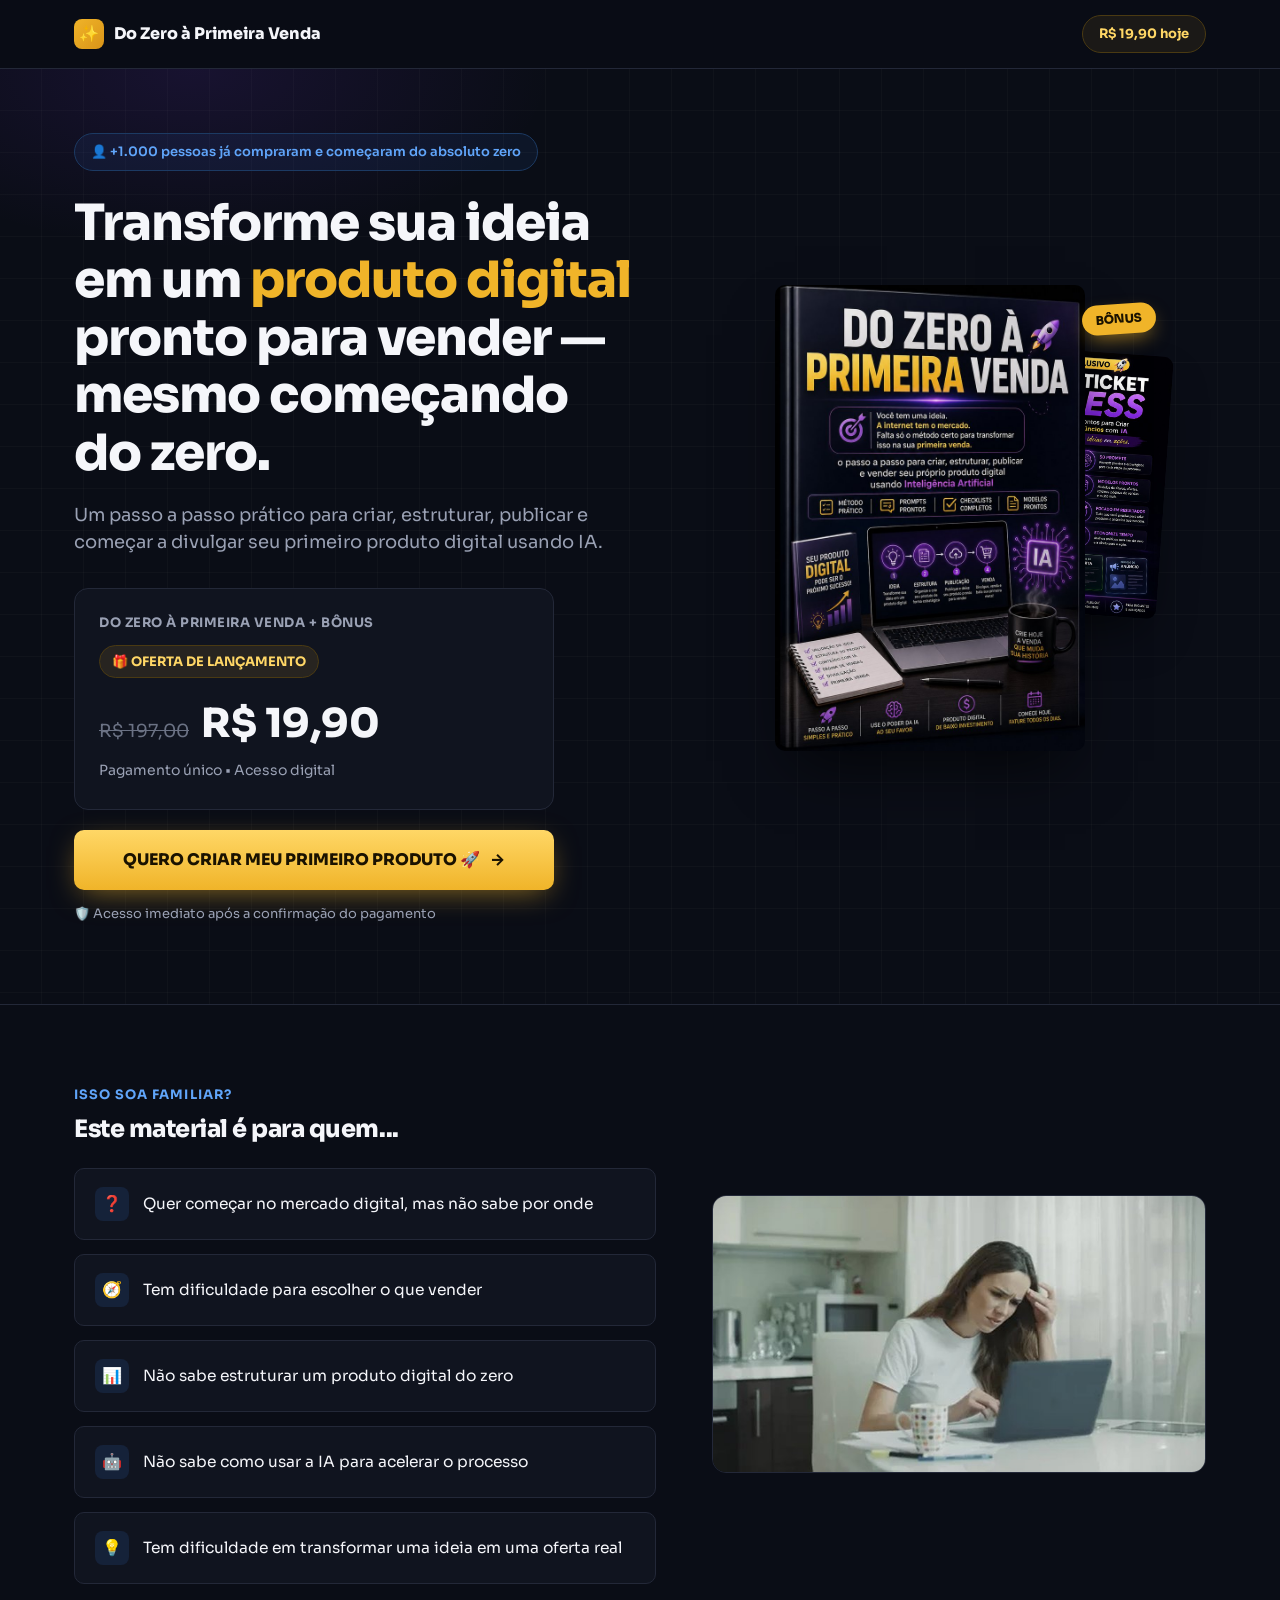
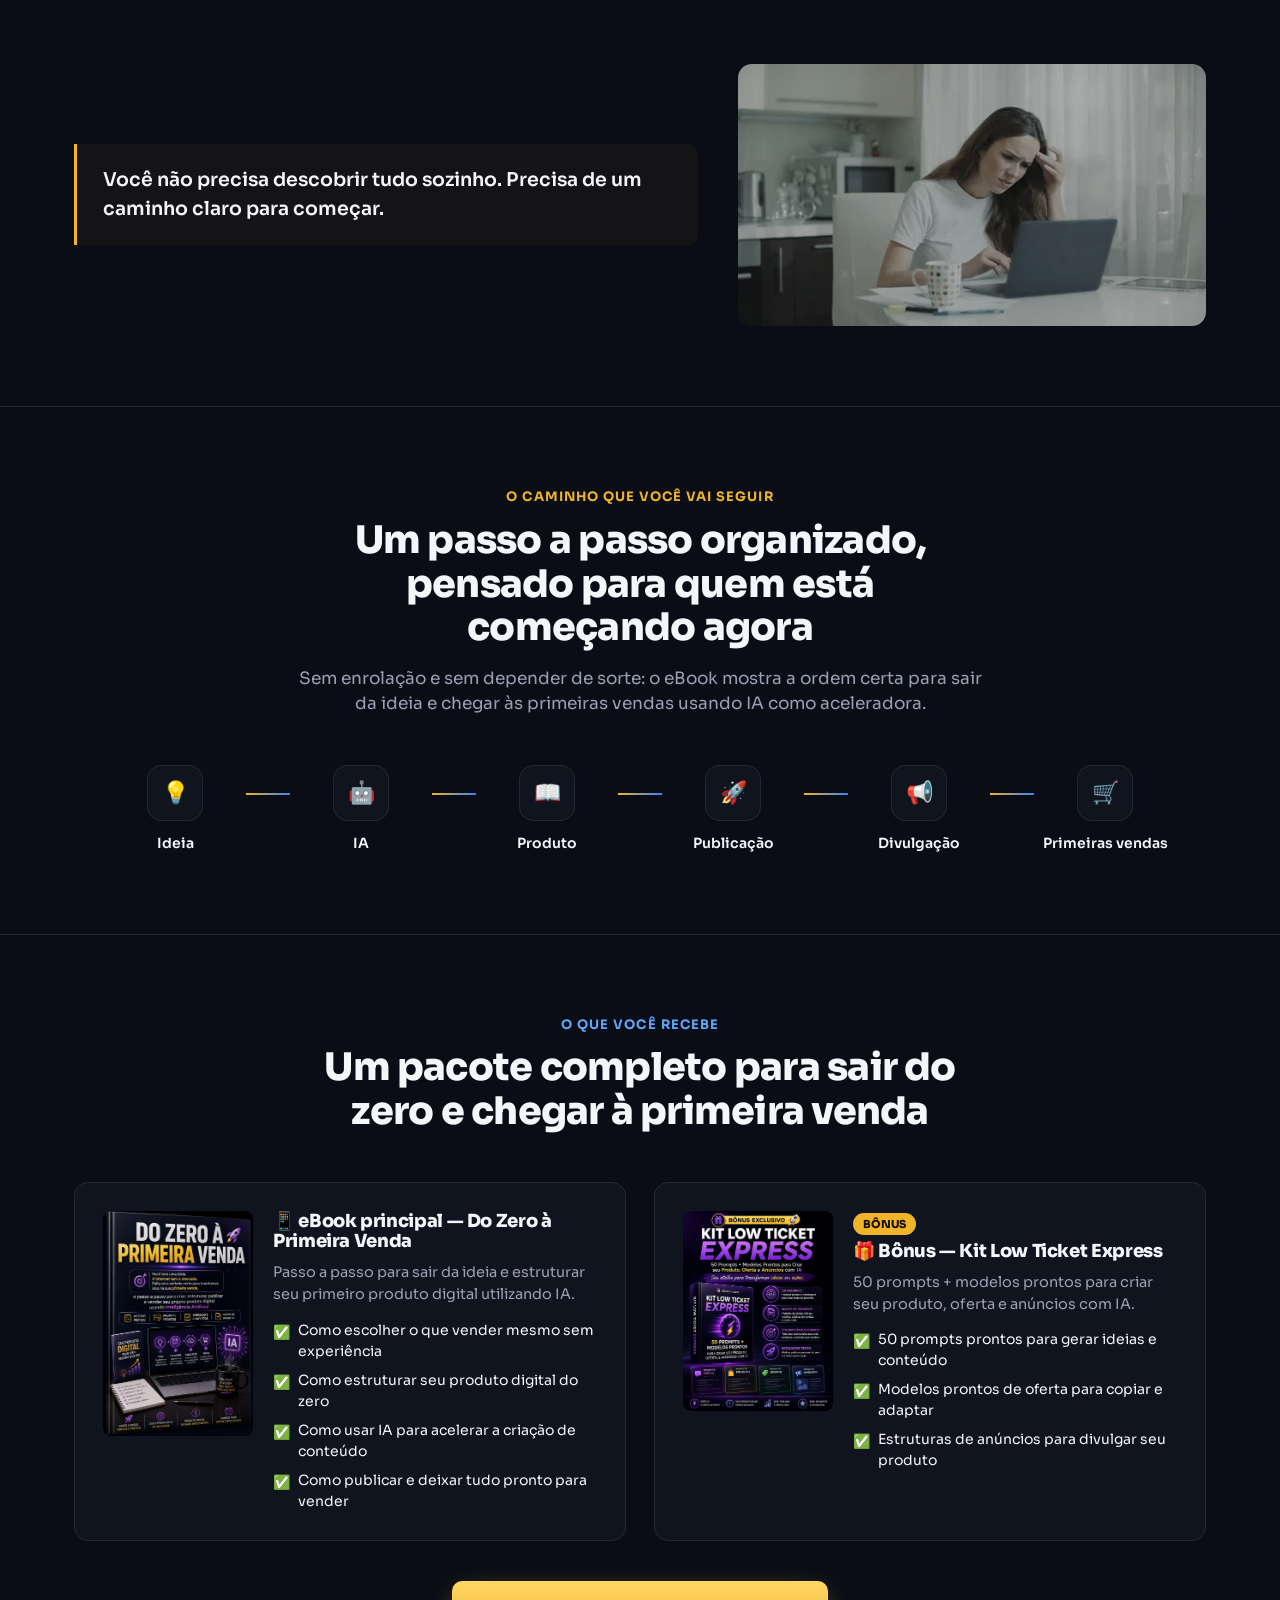
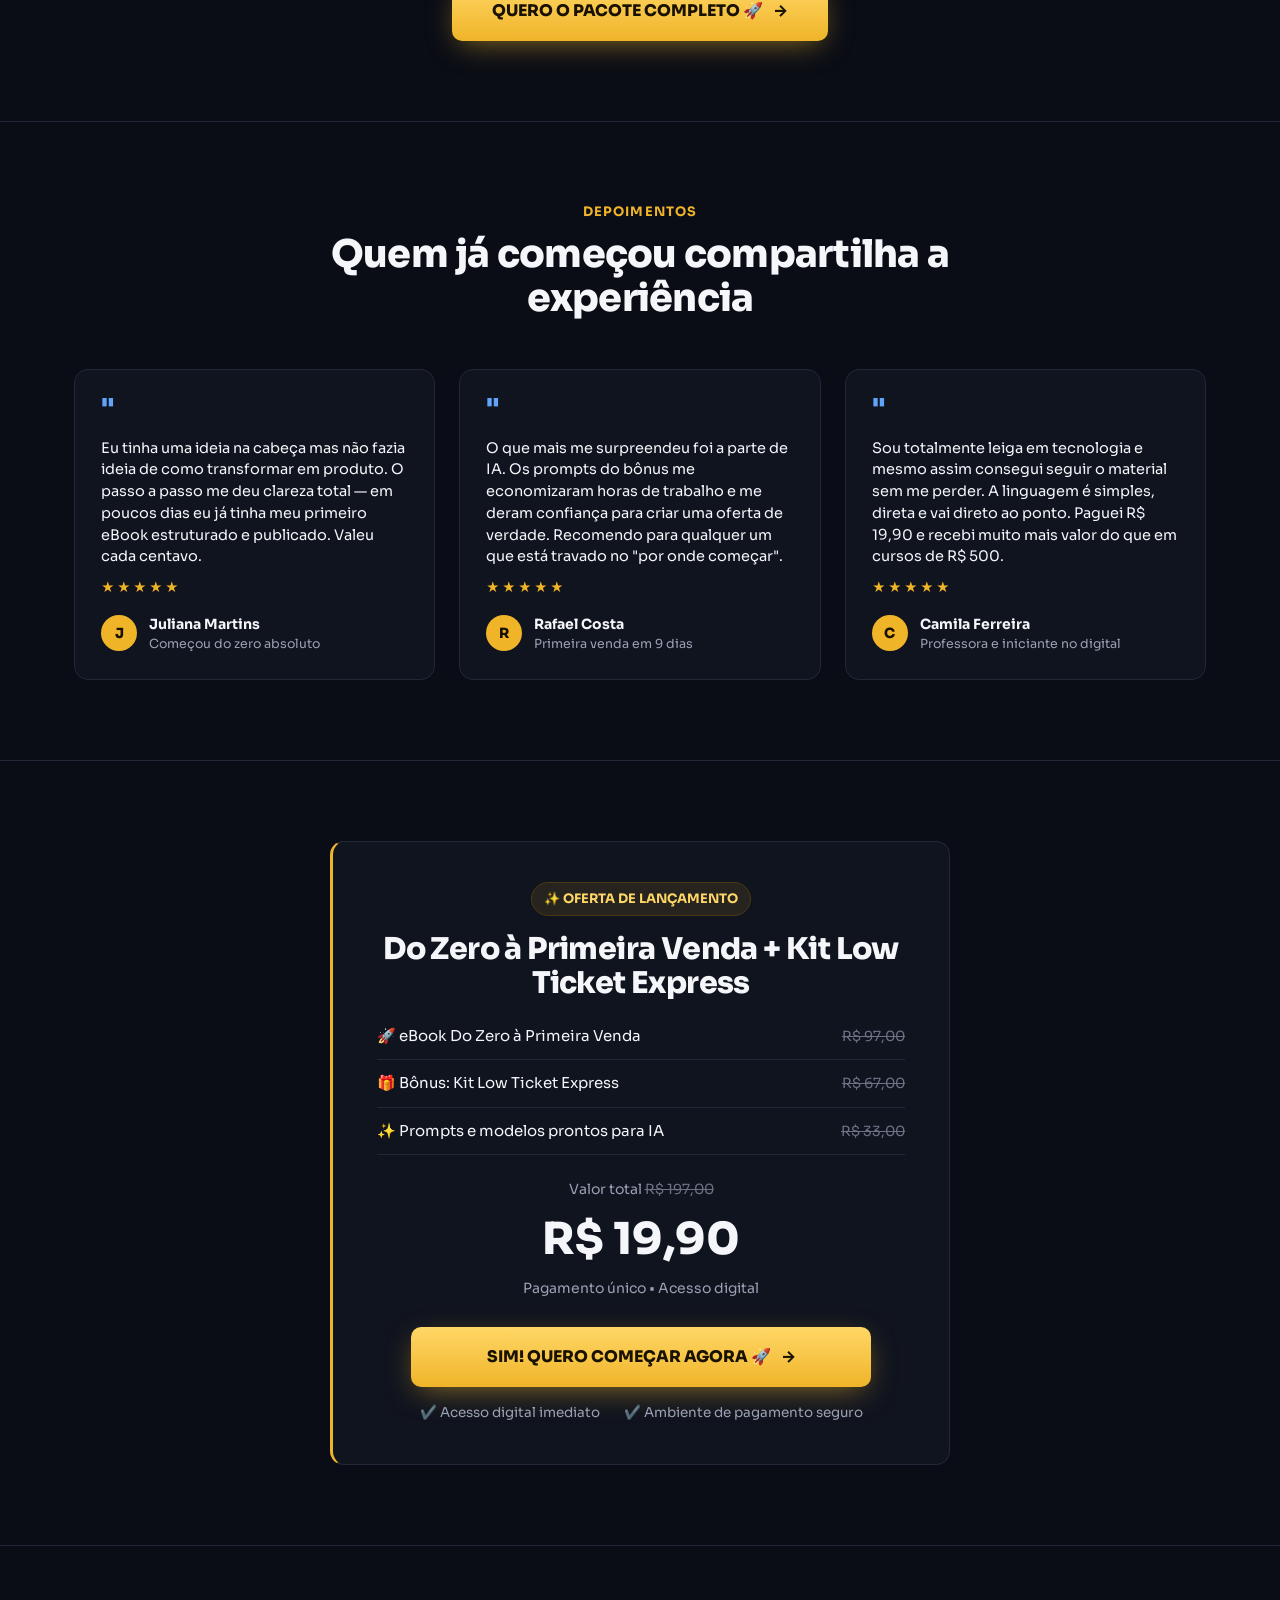
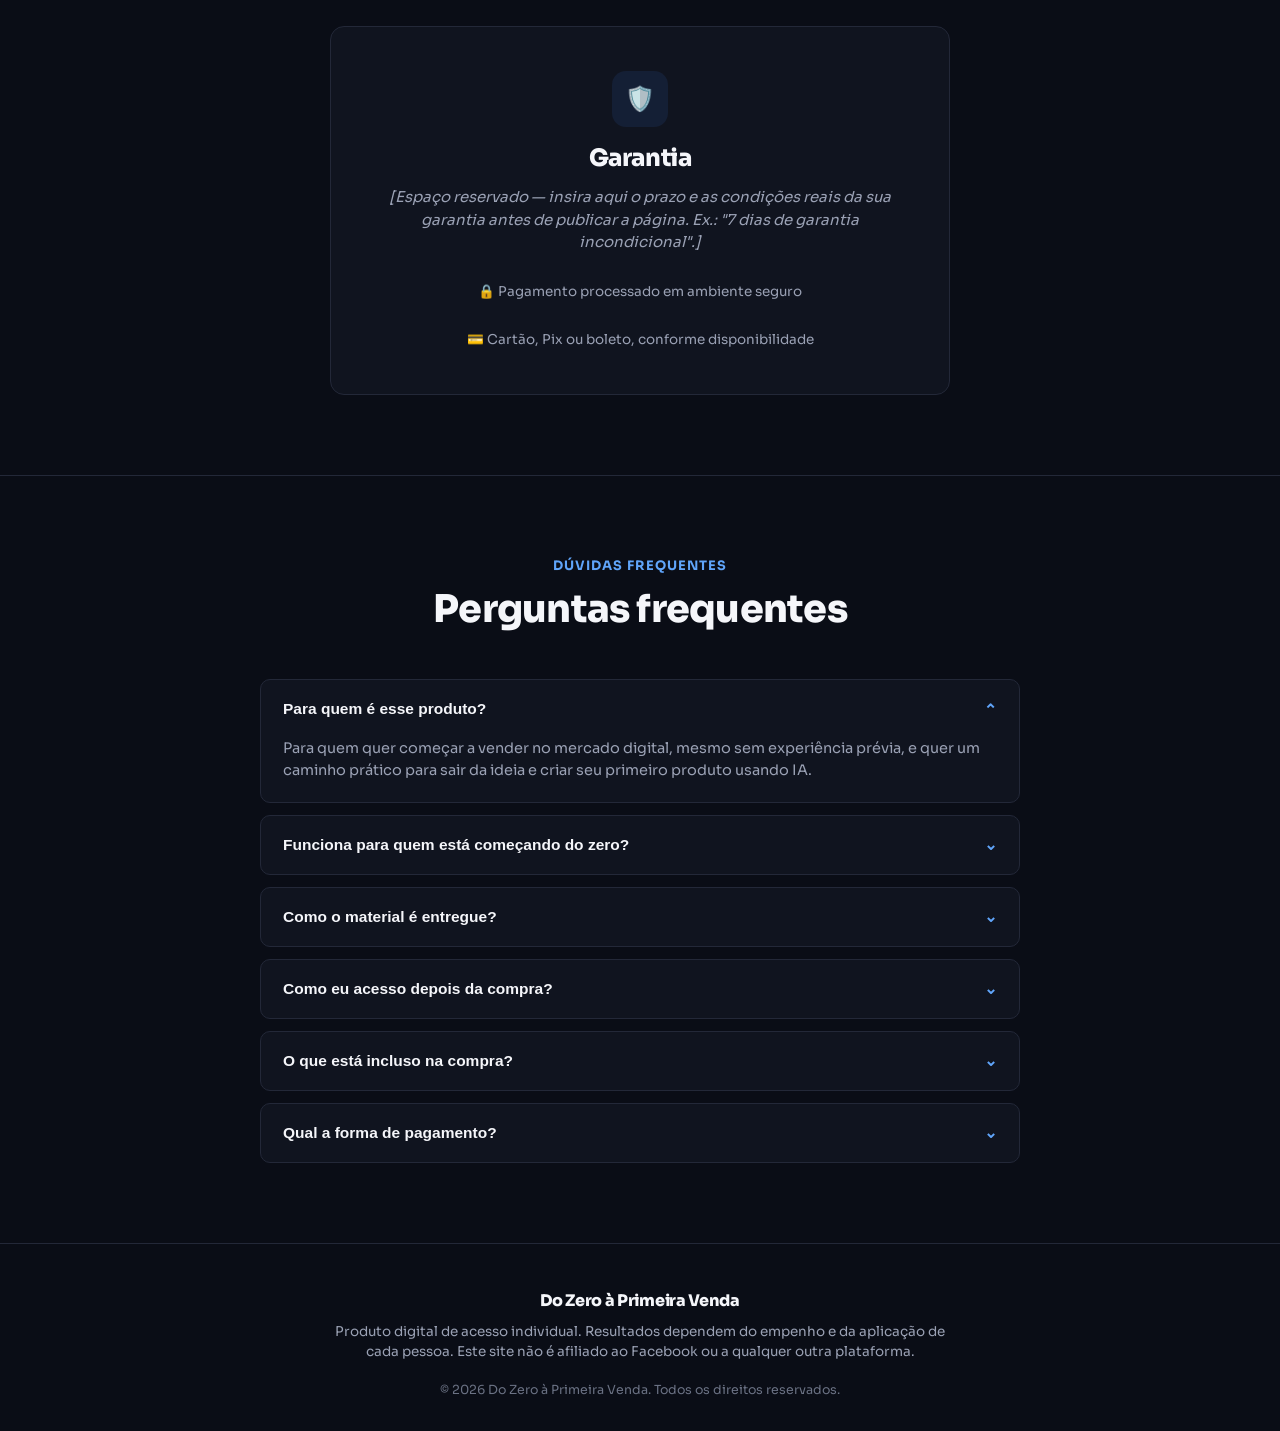
==== commit 62f4bc5d: "Add files via upload" ====
--- a/index.html
+++ b/index.html
@@ -255,39 +255,39 @@
   margin-top: 14px;
 }
 
-.hero-media { position: relative; }
+.hero-media { position: relative; padding: 0 8% 4% 0; }
 .hero-media .stack {
   position: relative;
-  display: flex;
-  justify-content: center;
 }
 .hero-media img.book-main {
-  width: 62%;
+  width: 66%;
+  display: block;
+  margin: 0 auto;
   border-radius: 10px;
   box-shadow: 0 30px 60px -20px rgba(0,0,0,0.7);
   position: relative;
   z-index: 2;
 }
 .hero-media img.book-bonus {
-  width: 46%;
+  width: 42%;
   border-radius: 10px;
-  box-shadow: 0 30px 60px -20px rgba(0,0,0,0.7);
+  box-shadow: 0 24px 50px -18px rgba(0,0,0,0.7);
   position: absolute;
-  right: 2%;
-  bottom: -6%;
+  top: 14%;
+  right: 0;
   z-index: 1;
-  transform: rotate(2deg);
+  transform: rotate(4deg);
 }
 .bonus-flag {
   position: absolute;
-  top: 6%;
-  right: 4%;
+  top: 4%;
+  right: 2%;
   z-index: 3;
   background: var(--gold);
   color: #1a1200;
   font-weight: 800;
   font-size: 12px;
-  padding: 6px 12px;
+  padding: 6px 14px;
   border-radius: 999px;
   transform: rotate(-4deg);
   box-shadow: 0 8px 20px -6px rgba(240,180,41,0.7);
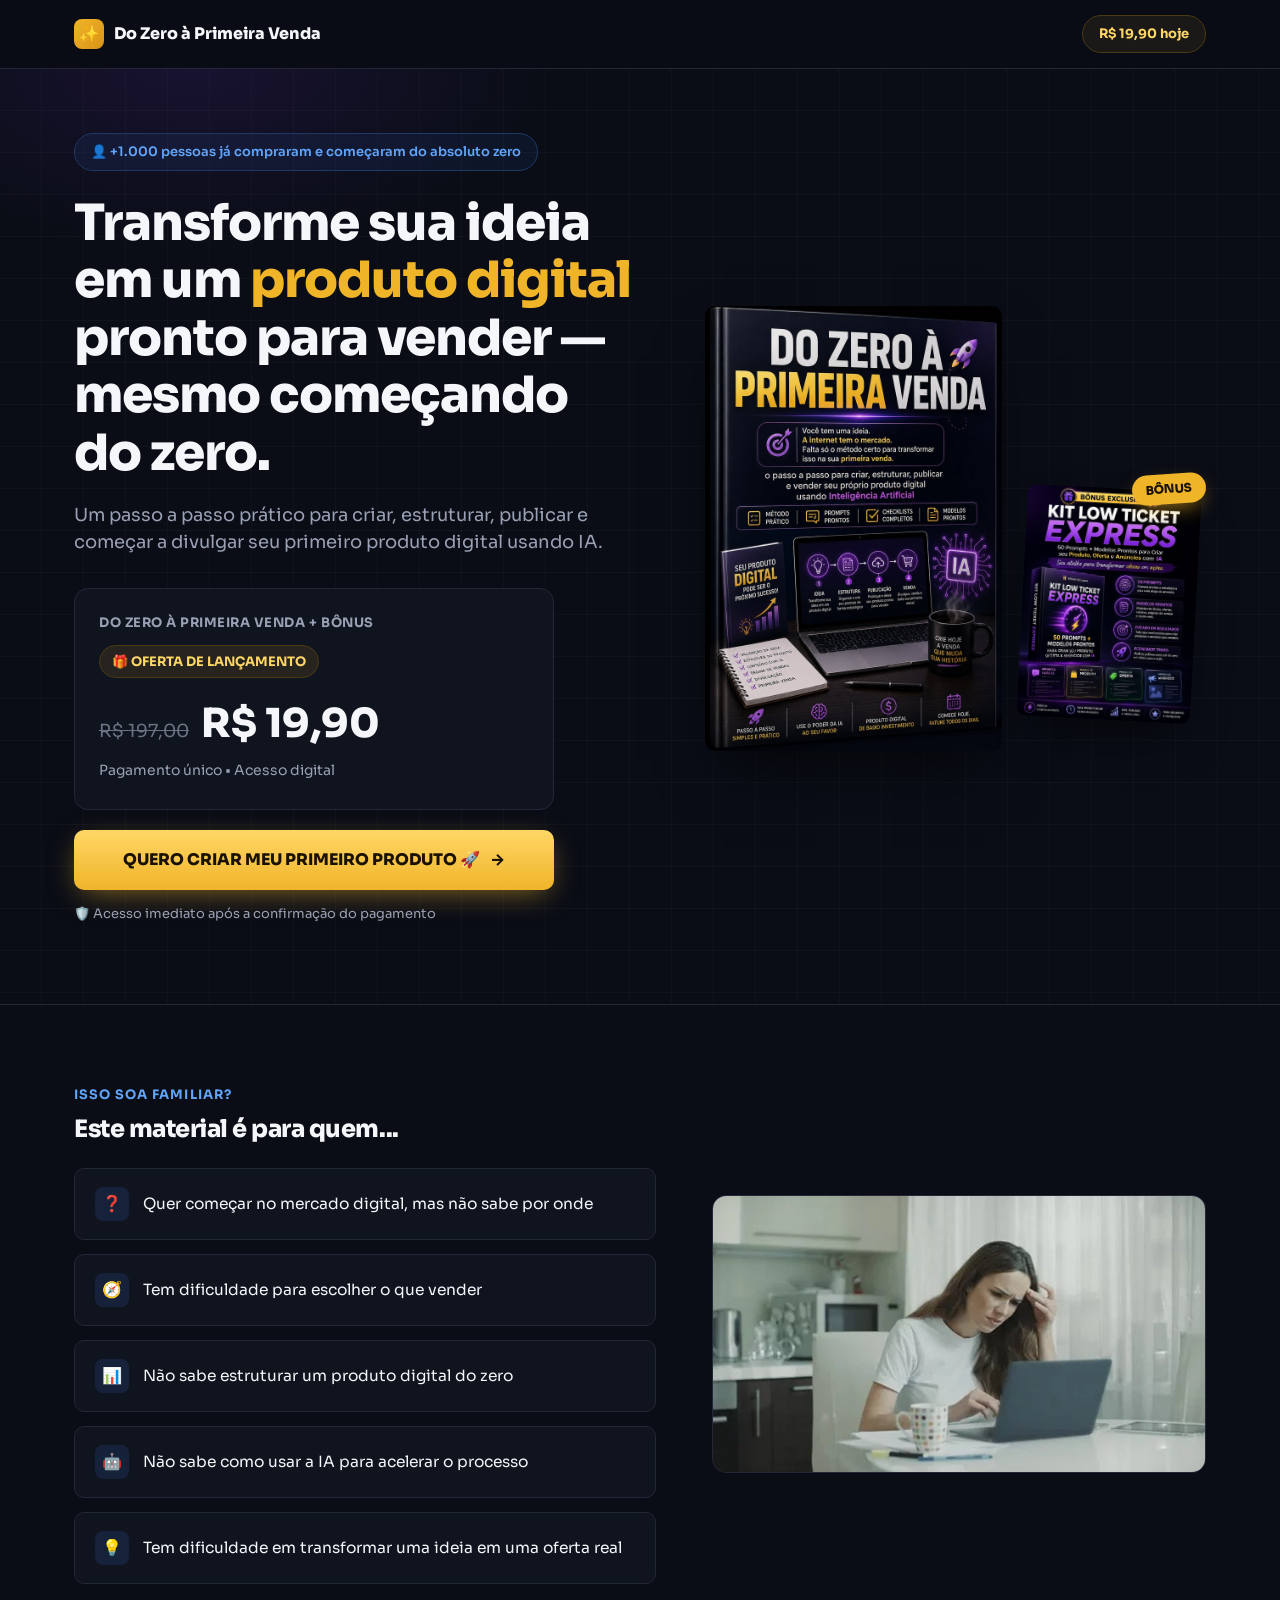
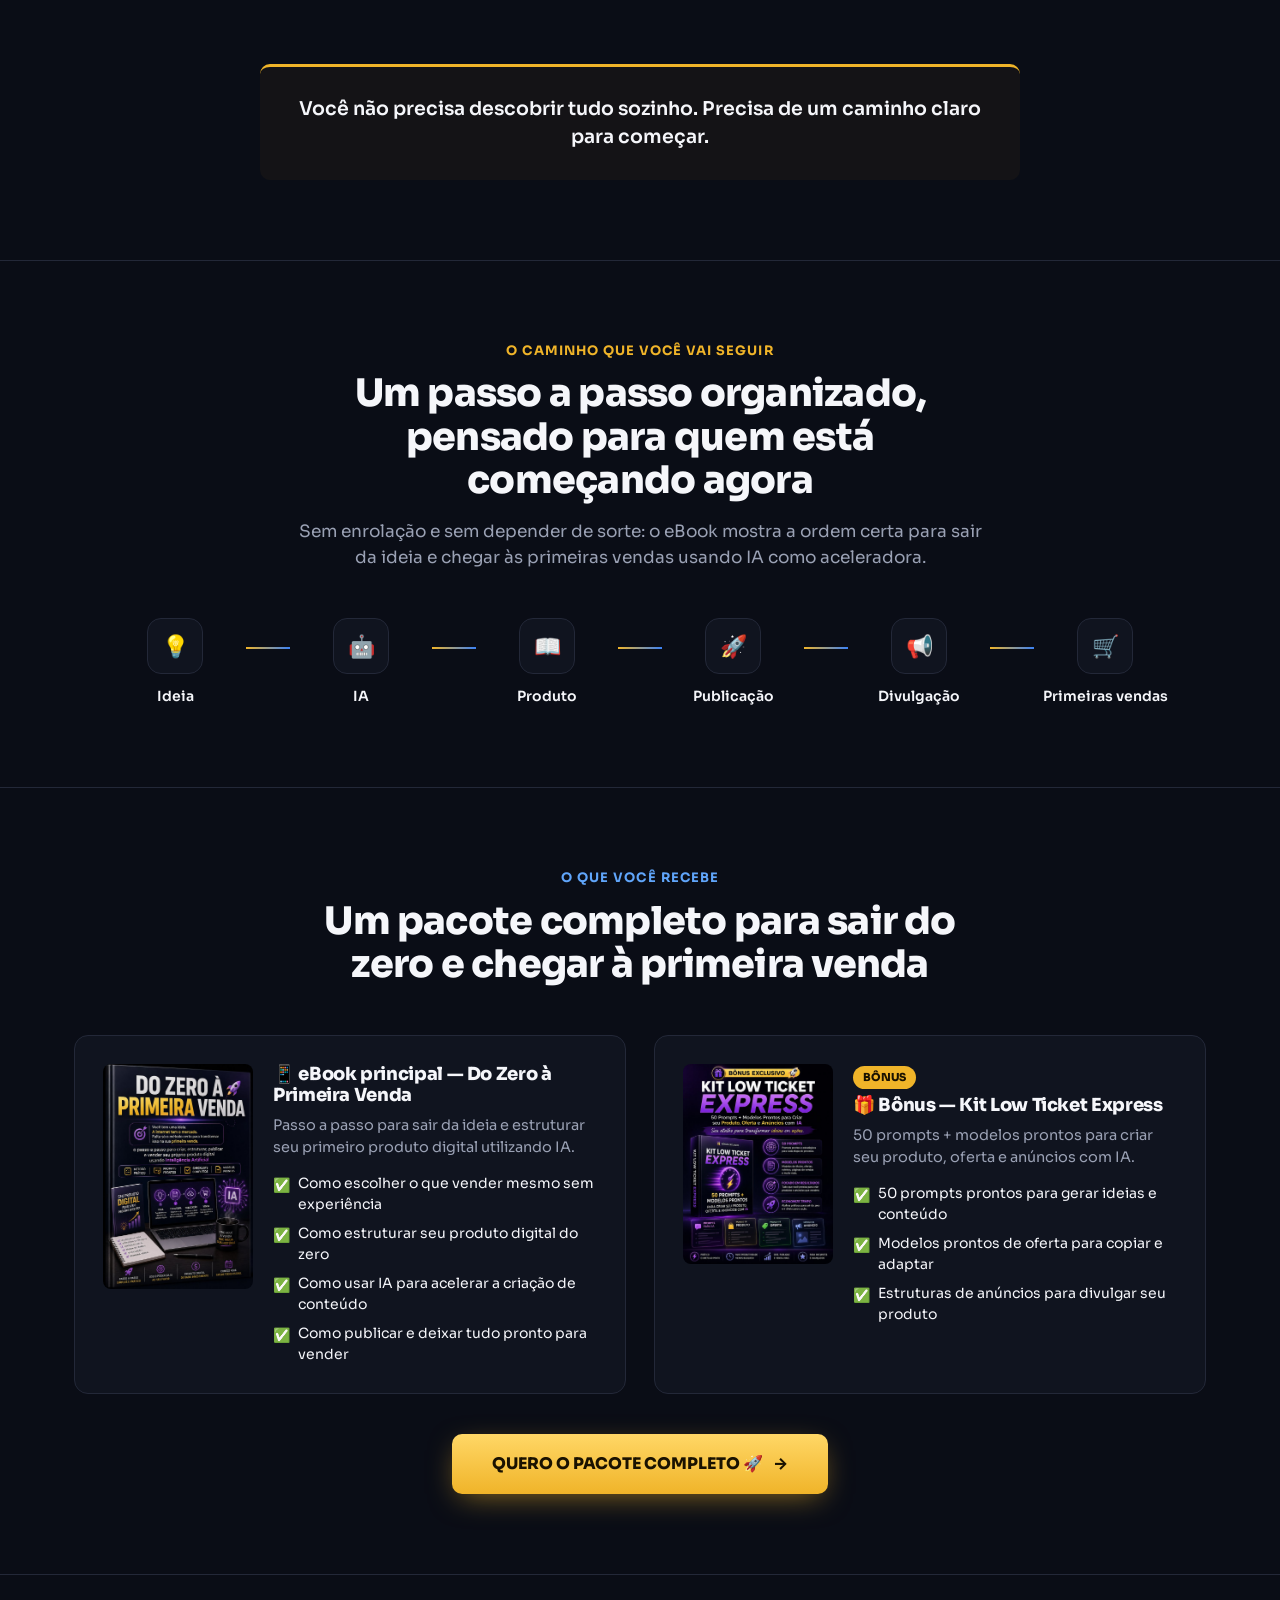
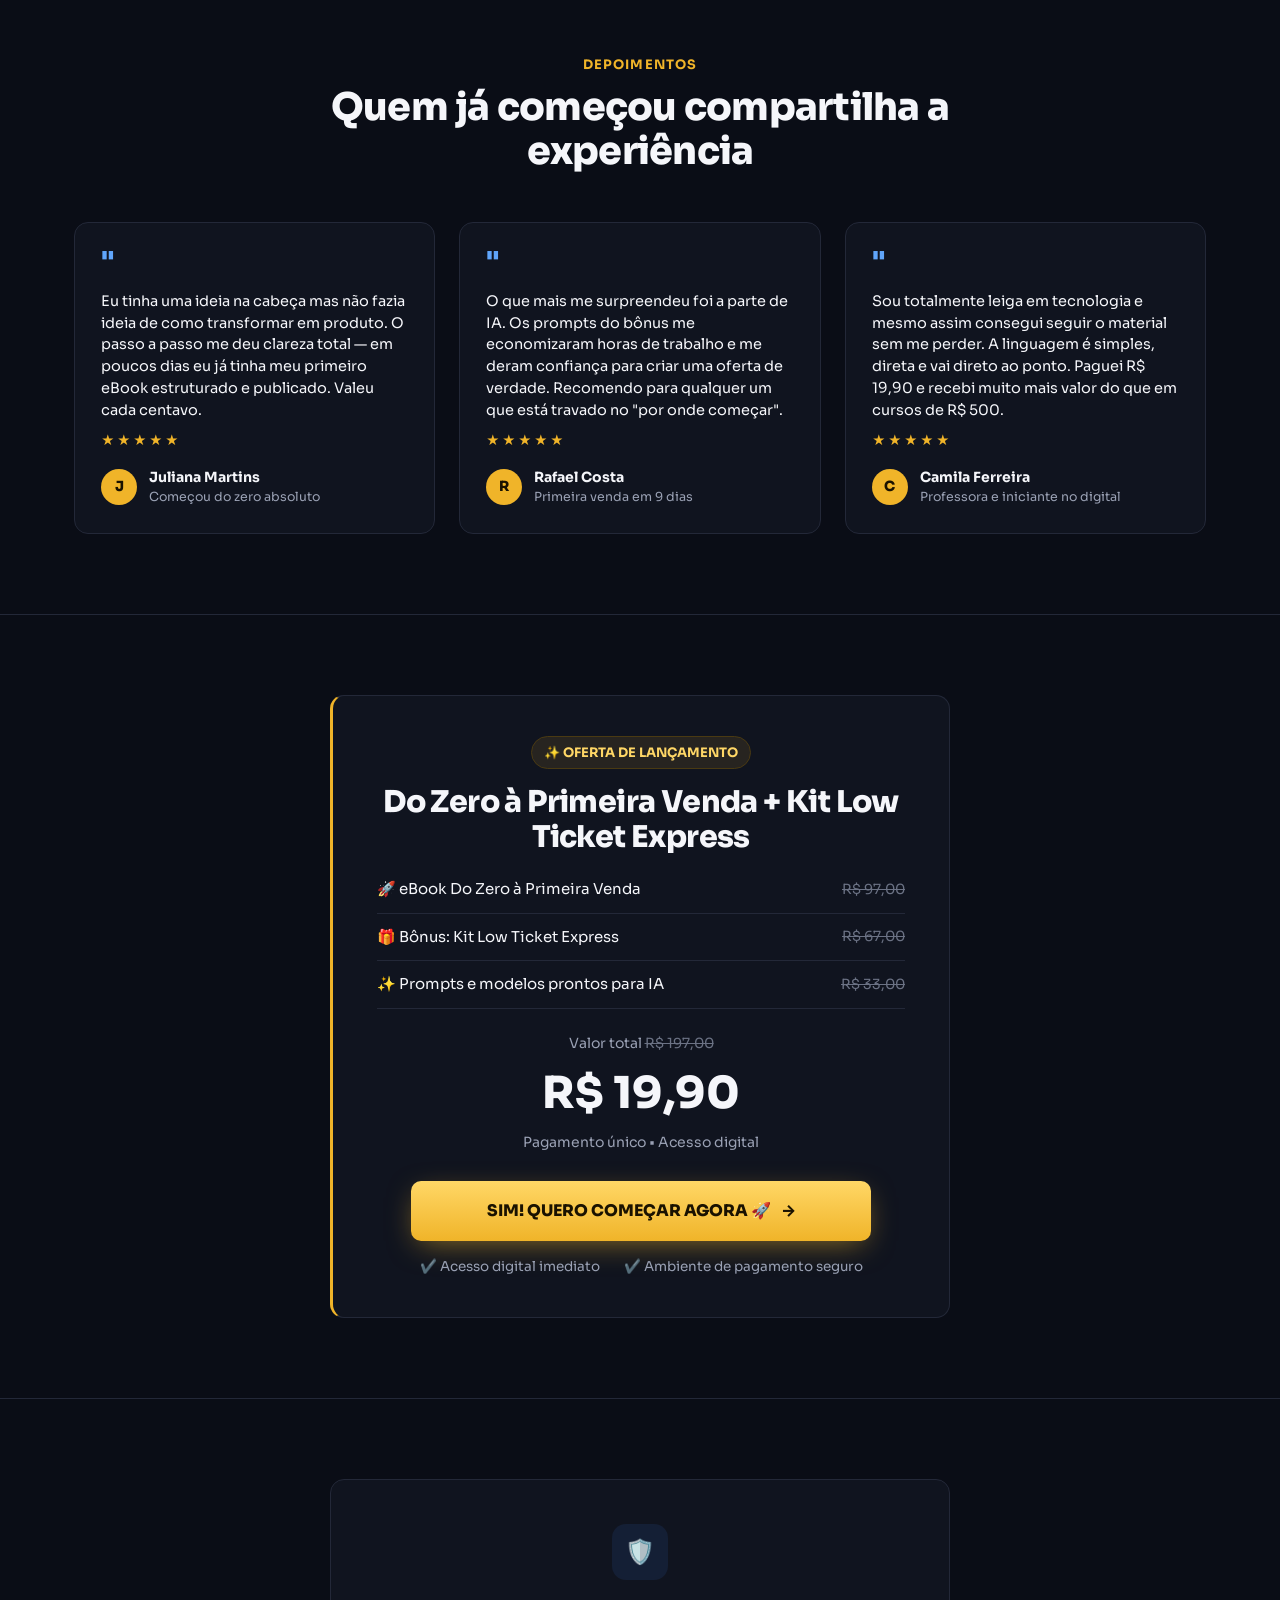
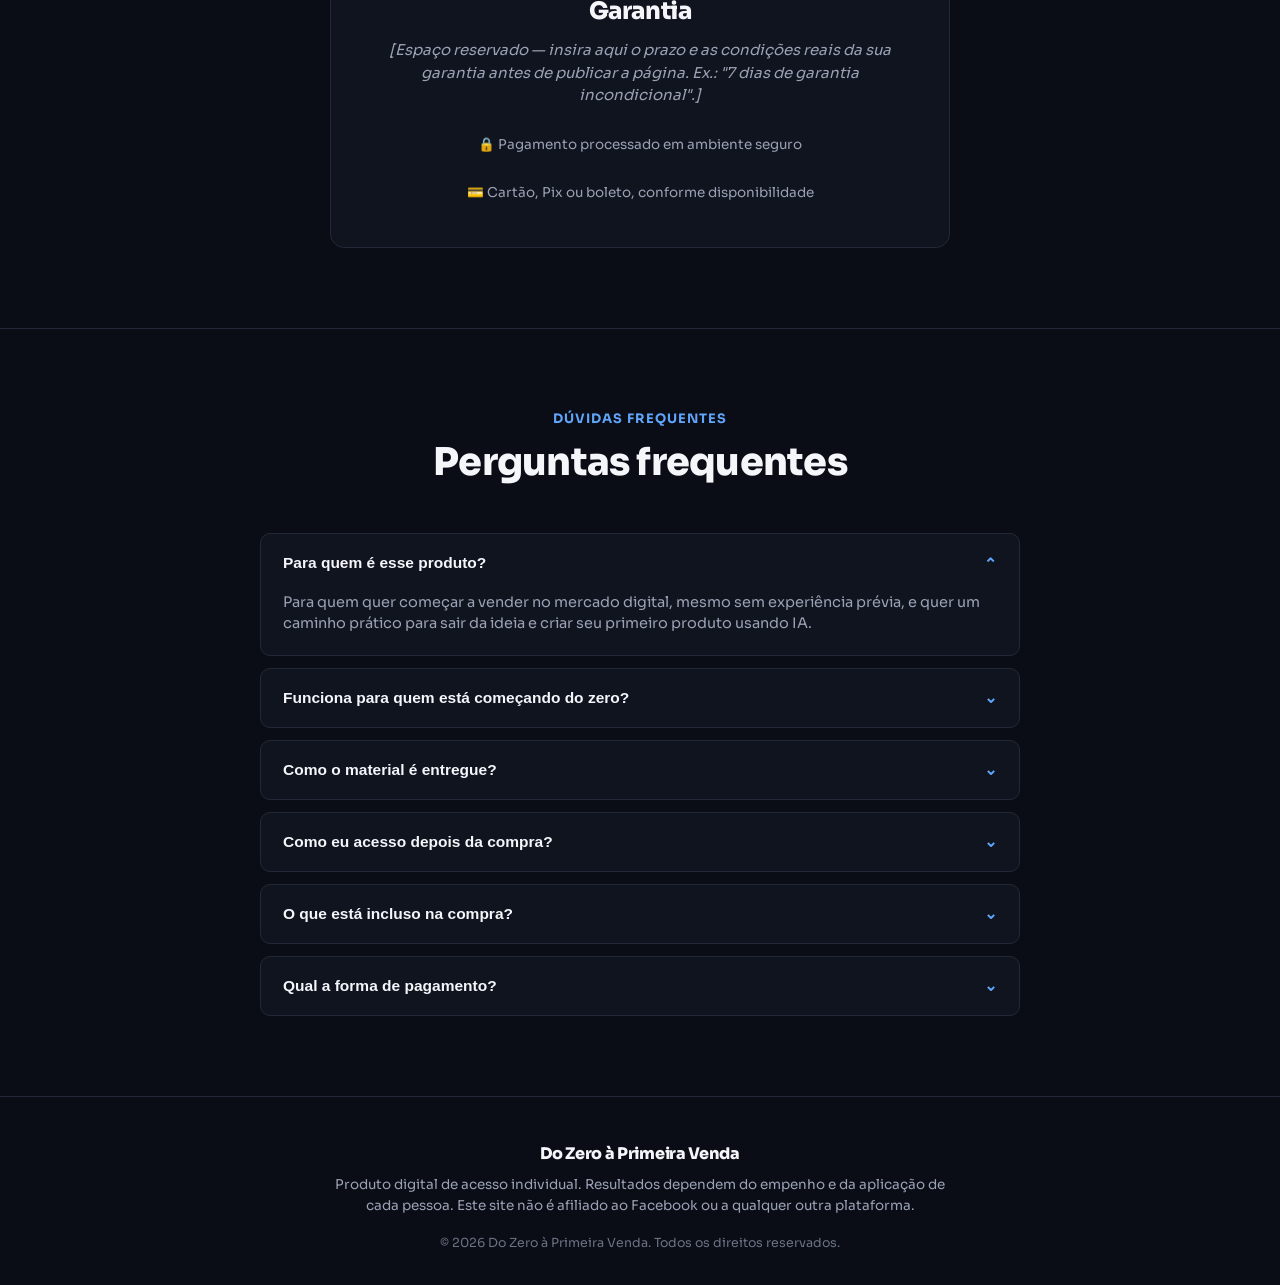
==== commit a8cc91b9: "Add files via upload" ====
--- a/index.html
+++ b/index.html
@@ -255,33 +255,40 @@
   margin-top: 14px;
 }
 
-.hero-media { position: relative; padding: 0 8% 4% 0; }
+.hero-media { position: relative; }
 .hero-media .stack {
-  position: relative;
+  display: flex;
+  align-items: center;
+  justify-content: center;
+  gap: 20px;
 }
 .hero-media img.book-main {
-  width: 66%;
+  width: 58%;
+  flex: none;
   display: block;
-  margin: 0 auto;
   border-radius: 10px;
   box-shadow: 0 30px 60px -20px rgba(0,0,0,0.7);
   position: relative;
   z-index: 2;
 }
+.bonus-wrap {
+  position: relative;
+  width: 34%;
+  flex: none;
+  align-self: flex-end;
+  margin-bottom: 6%;
+}
 .hero-media img.book-bonus {
-  width: 42%;
+  width: 100%;
+  display: block;
   border-radius: 10px;
   box-shadow: 0 24px 50px -18px rgba(0,0,0,0.7);
-  position: absolute;
-  top: 14%;
-  right: 0;
-  z-index: 1;
-  transform: rotate(4deg);
+  transform: rotate(3deg);
 }
 .bonus-flag {
   position: absolute;
-  top: 4%;
-  right: 2%;
+  top: -14px;
+  right: -10px;
   z-index: 3;
   background: var(--gold);
   color: #1a1200;
@@ -326,12 +333,6 @@
 .pain-media img { border-radius: var(--radius); border: 1px solid var(--card-border); }
 
 /* ---------- Quote strip ---------- */
-.quote-strip {
-  display: grid;
-  grid-template-columns: 1fr 0.75fr;
-  gap: 40px;
-  align-items: center;
-}
 .quote-box {
   border-left: 3px solid var(--gold);
   background: rgba(240, 180, 41, 0.04);
@@ -340,7 +341,15 @@
   font-size: 19px;
   font-weight: 600;
 }
-.quote-media img { border-radius: var(--radius); opacity: 0.9; }
+.quote-box-centered {
+  max-width: 760px;
+  margin: 0 auto;
+  text-align: center;
+  border-left: none;
+  border-top: 3px solid var(--gold);
+  border-radius: var(--radius-sm);
+  padding: 28px 32px;
+}
 
 /* ---------- Steps ---------- */
 .steps-row {
@@ -583,8 +592,6 @@
   .hero-media { order: -1; max-width: 380px; margin: 0 auto; }
   .pain-grid { grid-template-columns: 1fr; }
   .pain-media { order: -1; }
-  .quote-strip { grid-template-columns: 1fr; }
-  .quote-media { order: -1; }
   .deliver-grid { grid-template-columns: 1fr; }
   .deliver-card { grid-template-columns: 110px 1fr; }
   .testi-grid { grid-template-columns: 1fr; }
@@ -677,9 +684,11 @@
 
     <div class="hero-media">
       <div class="stack">
-        <span class="bonus-flag">BÔNUS</span>
-        <img class="book-bonus" src="assets/kit-bonus.jpg" alt="Bônus Kit Low Ticket Express">
         <img class="book-main" src="assets/ebook-principal.jpg" alt="eBook Do Zero à Primeira Venda">
+        <div class="bonus-wrap">
+          <span class="bonus-flag">BÔNUS</span>
+          <img class="book-bonus" src="assets/kit-bonus.jpg" alt="Bônus Kit Low Ticket Express">
+        </div>
       </div>
     </div>
   </div>
@@ -707,11 +716,8 @@
 
 <!-- ===================== QUOTE STRIP ===================== -->
 <section class="section" style="border-top:none; padding-top:0;">
-  <div class="container quote-strip">
-    <div class="quote-box">Você não precisa descobrir tudo sozinho. Precisa de um caminho claro para começar.</div>
-    <div class="quote-media">
-      <img src="assets/pessoa-frustrada.jpg" alt="Organizando o processo de criação do produto digital" style="filter:grayscale(0.2) brightness(0.85);">
-    </div>
+  <div class="container">
+    <div class="quote-box quote-box-centered">Você não precisa descobrir tudo sozinho. Precisa de um caminho claro para começar.</div>
   </div>
 </section>
 
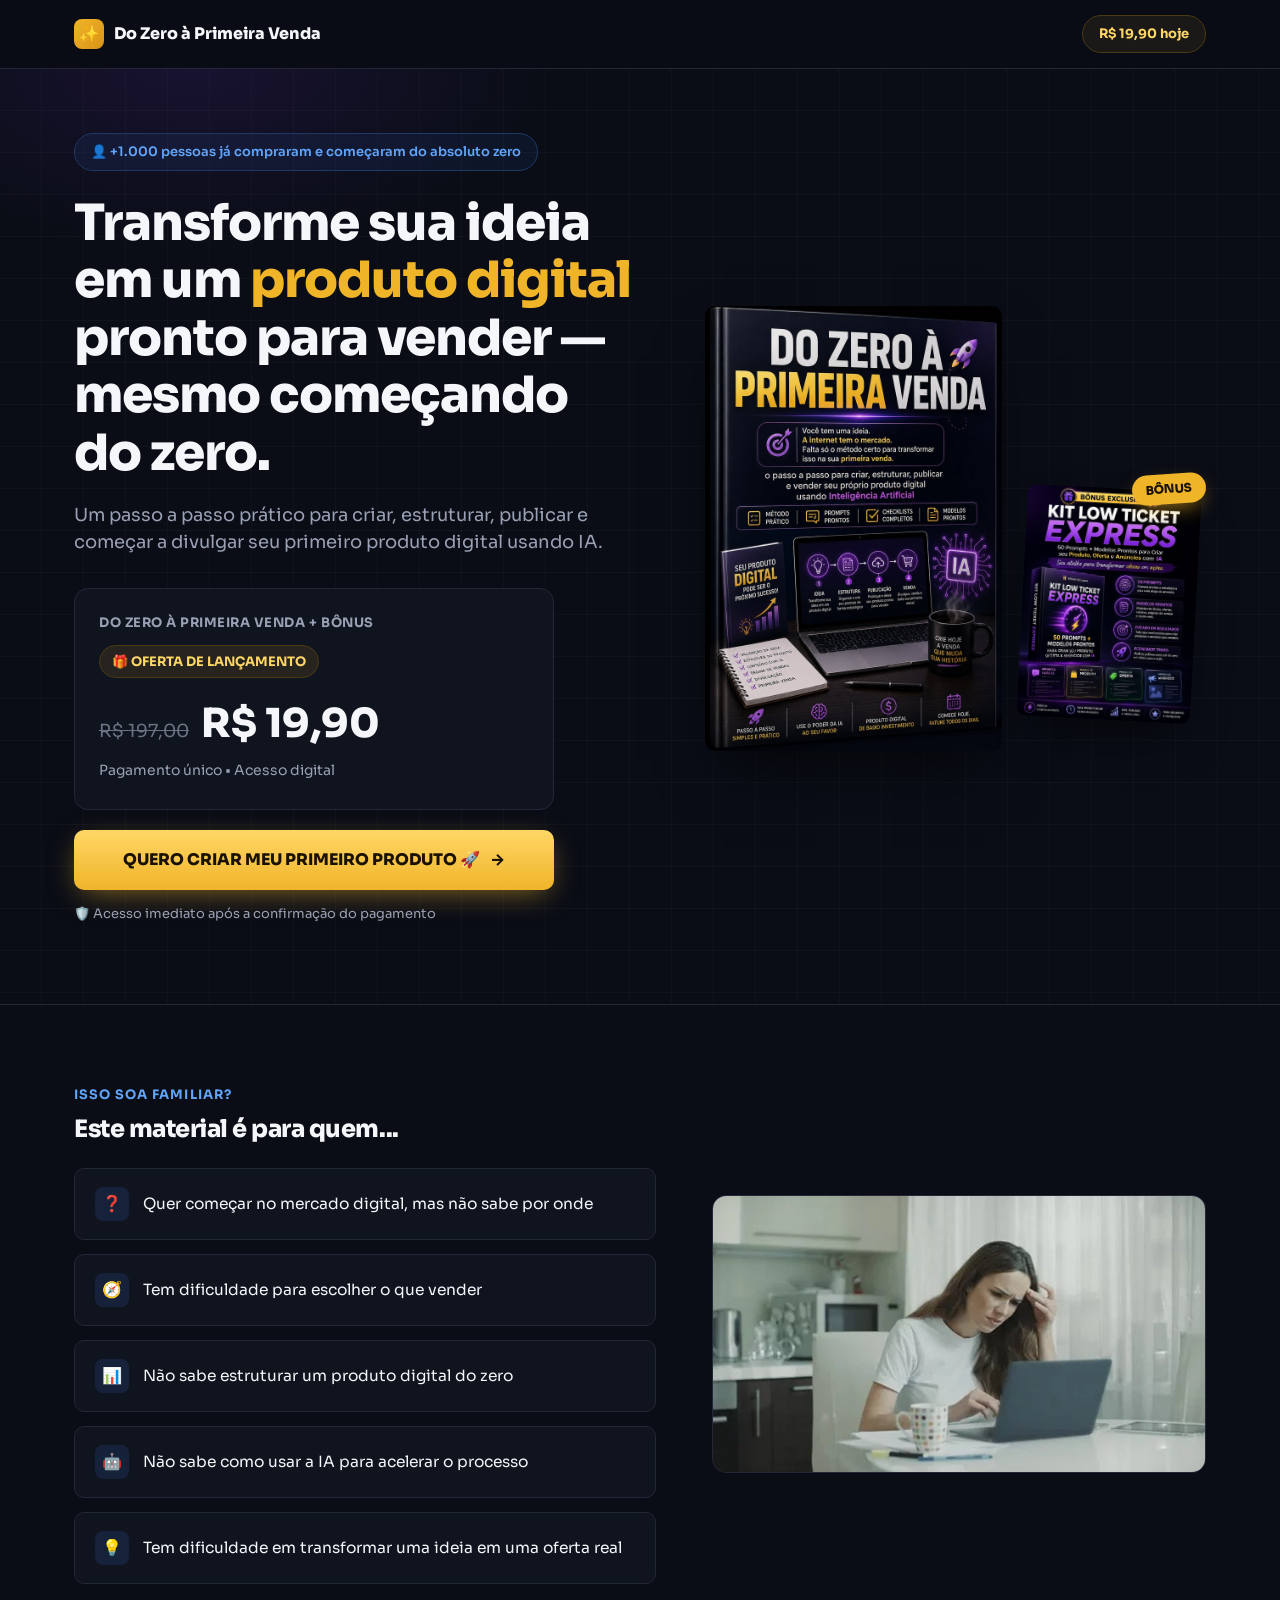
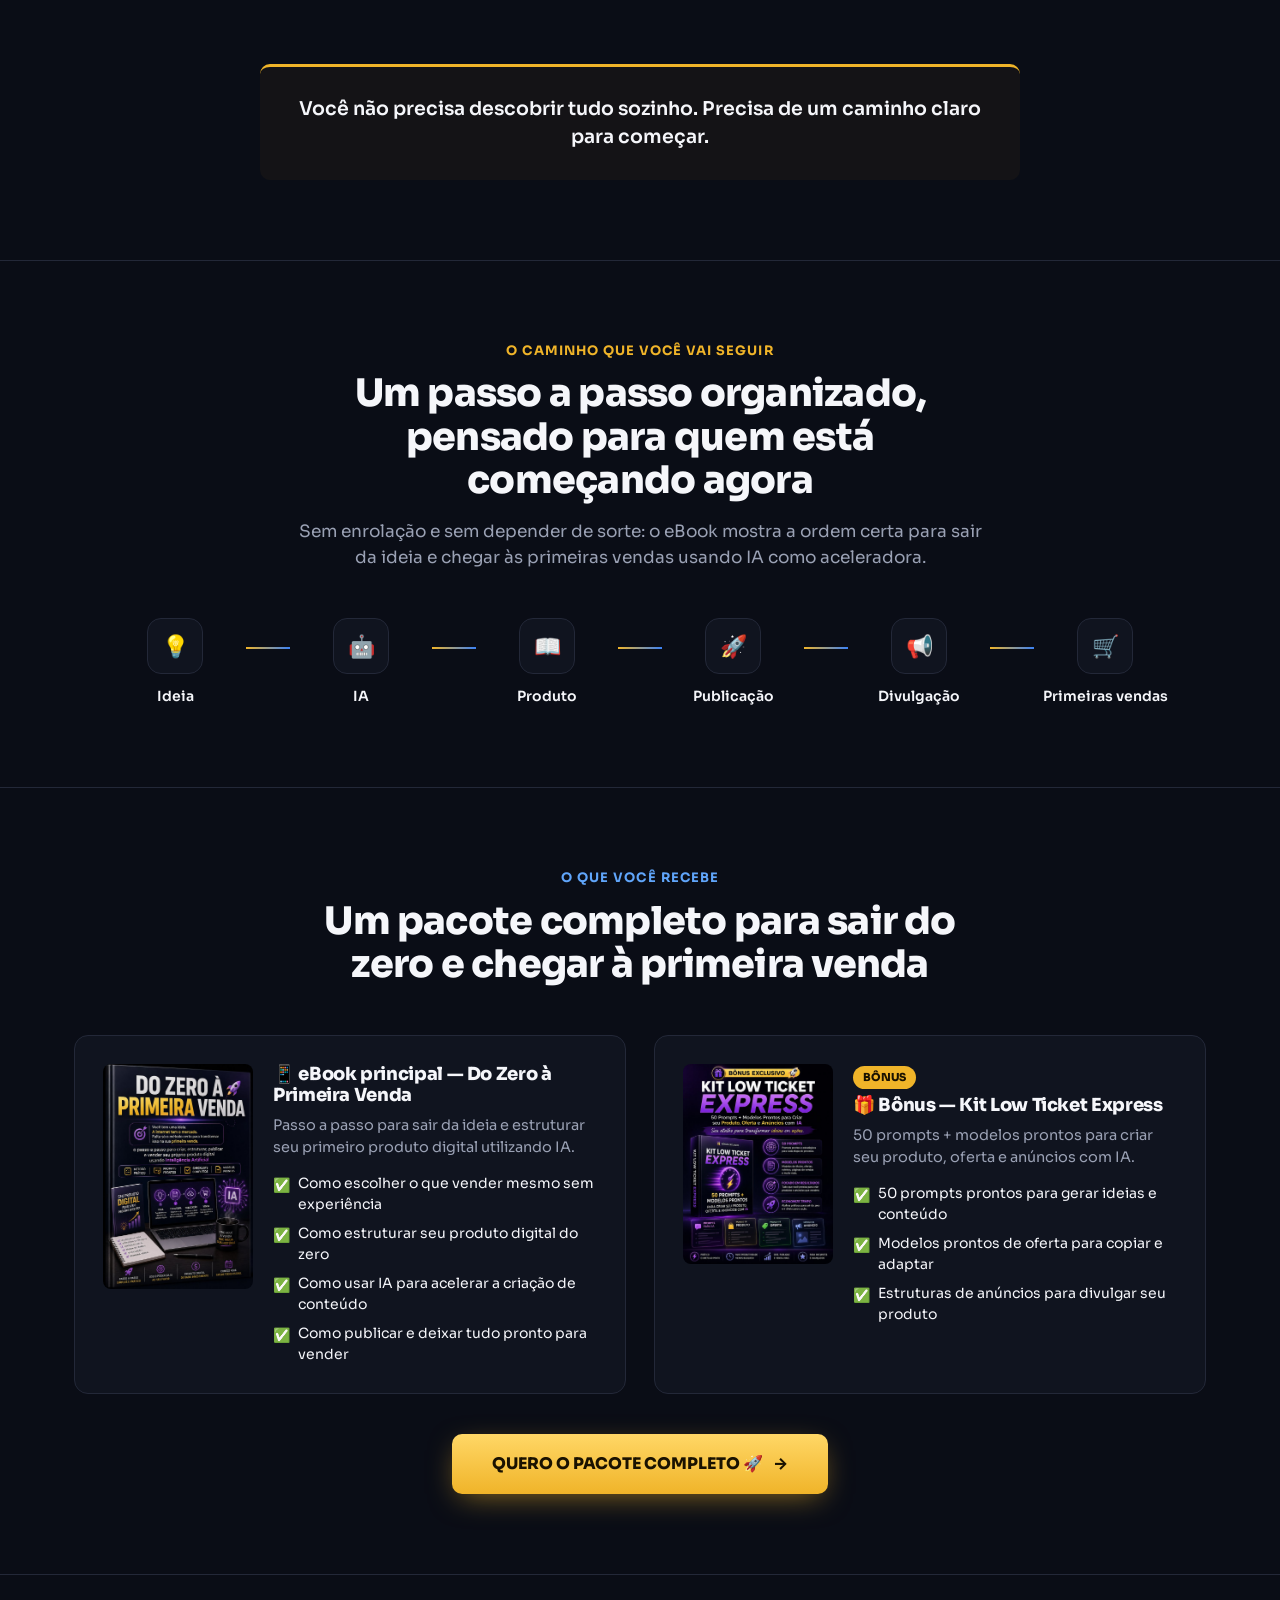
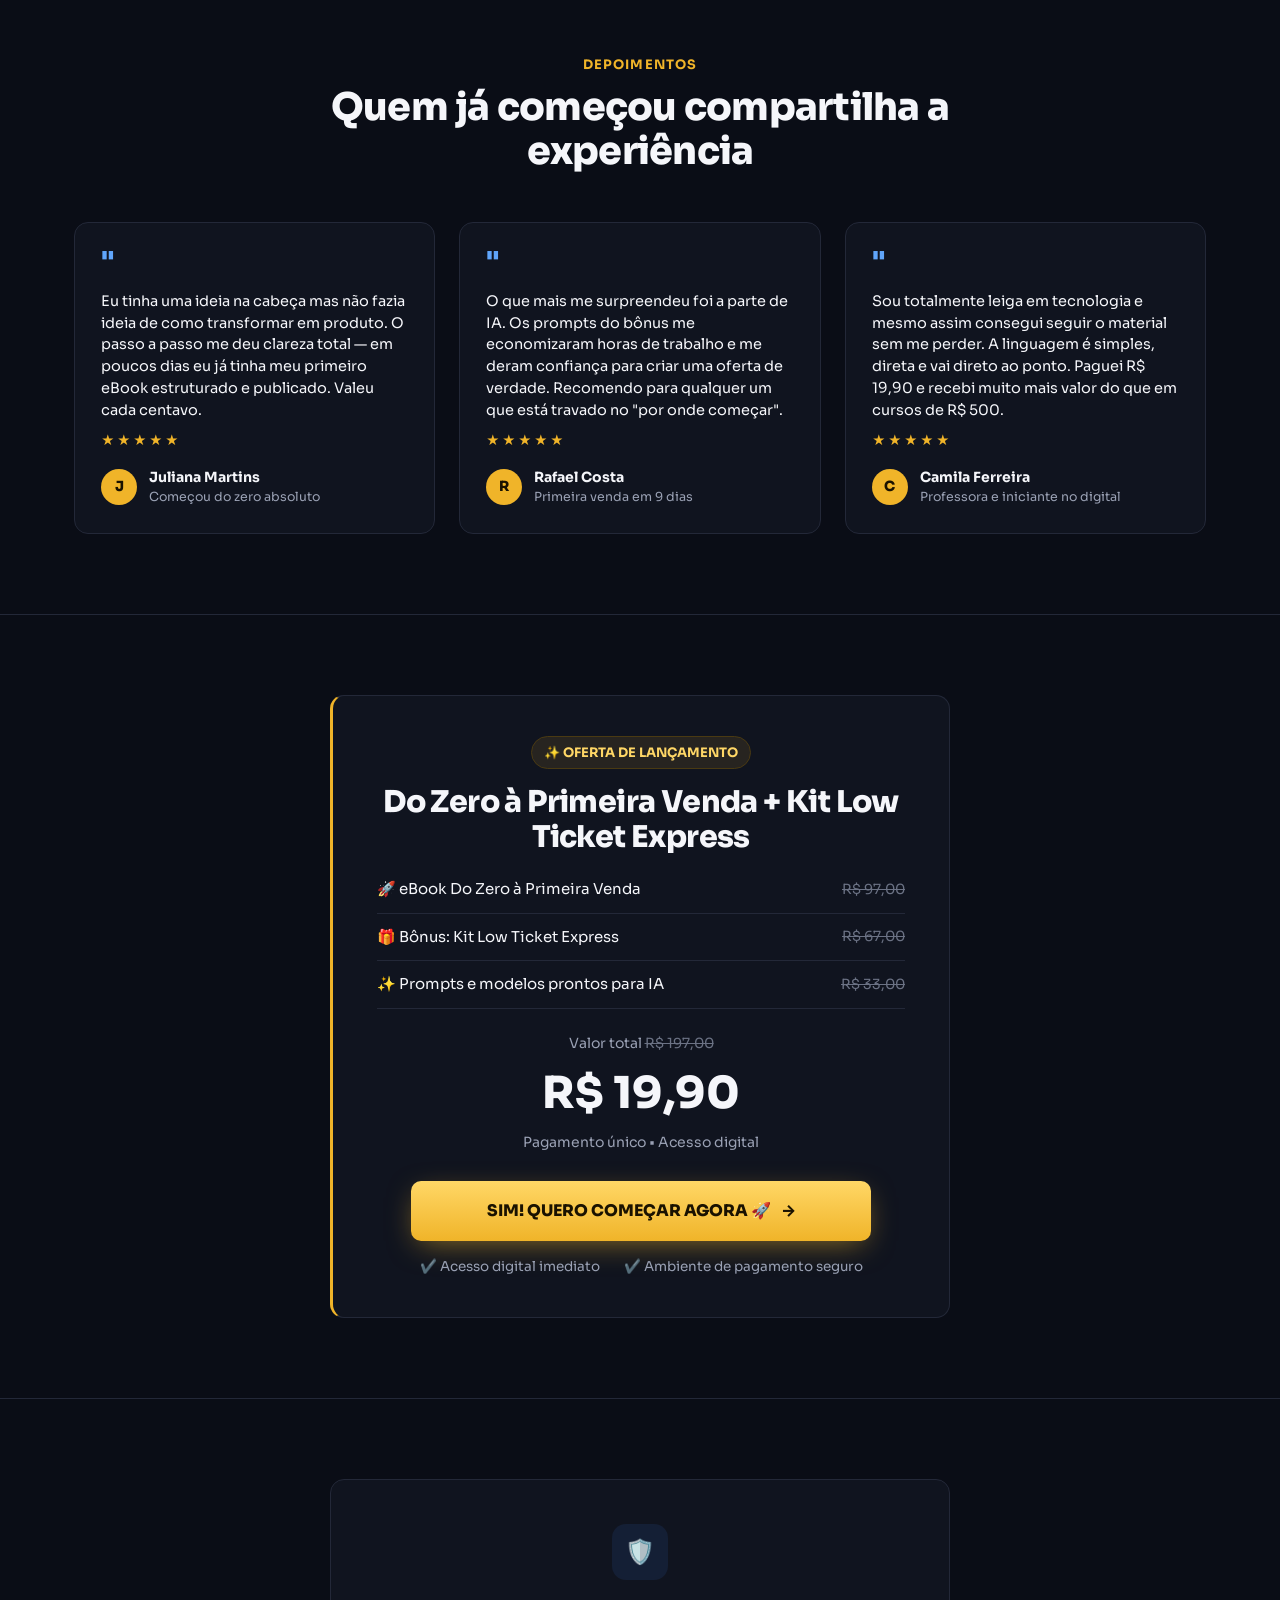
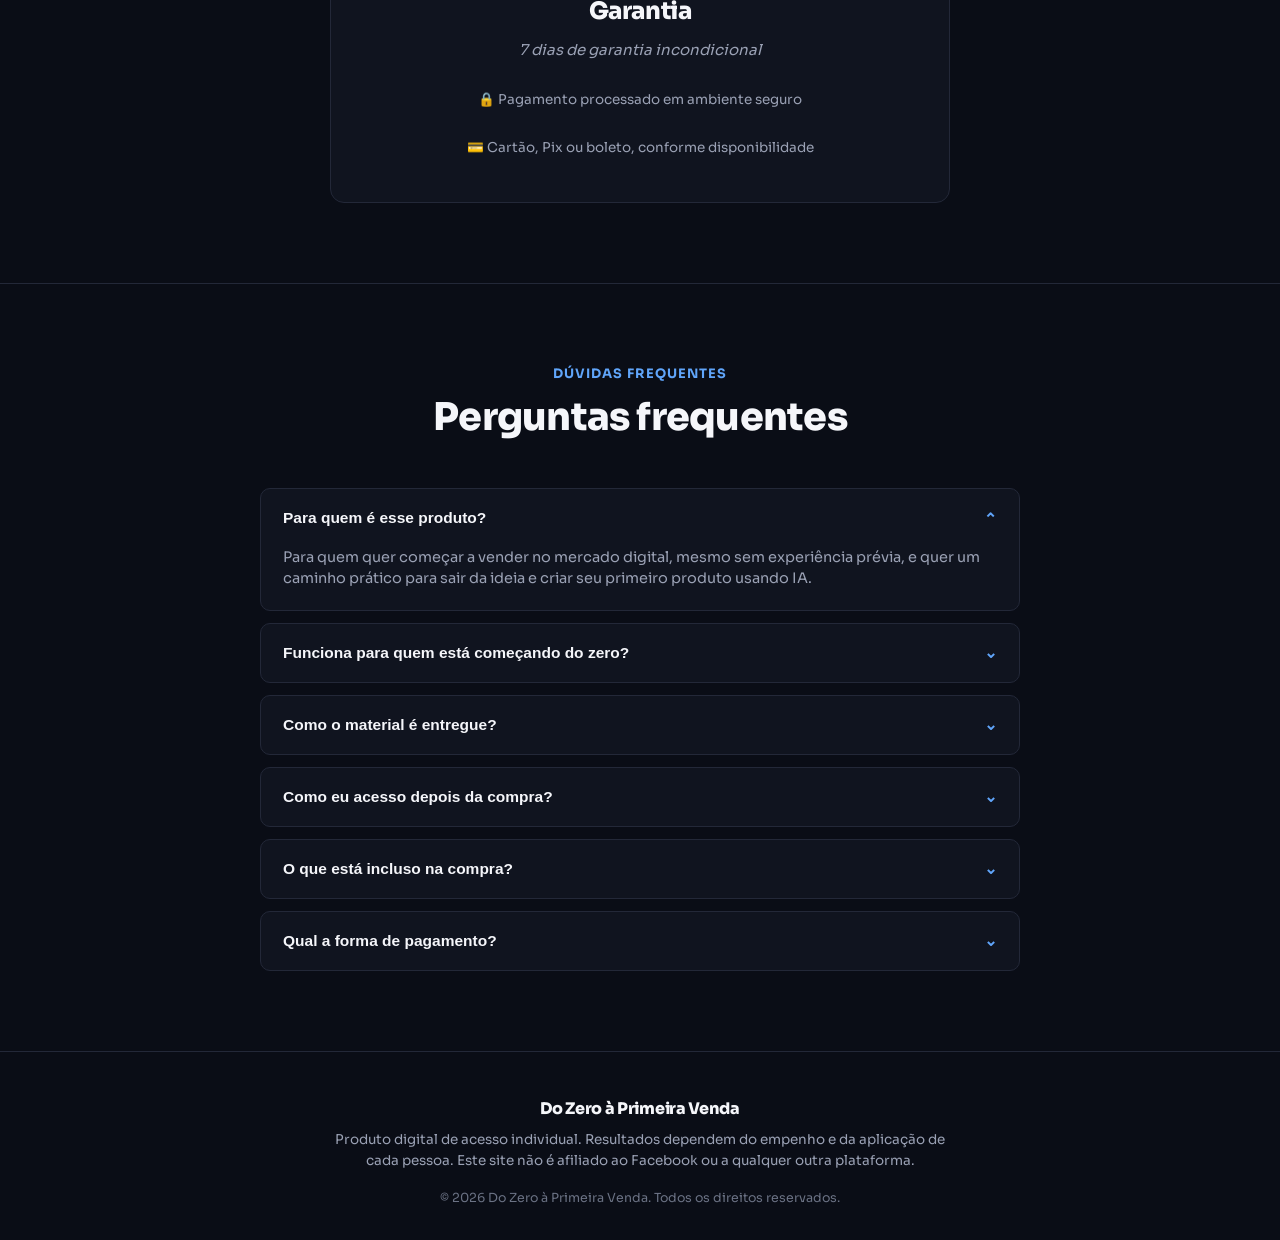
==== commit cf145995: "Update guarantee placeholder text in index.html" ====
--- a/index.html
+++ b/index.html
@@ -887,7 +887,7 @@
     <div class="guarantee-box">
       <div class="guarantee-icon">🛡️</div>
       <h2>Garantia</h2>
-      <p class="placeholder">[Espaço reservado — insira aqui o prazo e as condições reais da sua garantia antes de publicar a página. Ex.: "7 dias de garantia incondicional".]</p>
+      <p class="placeholder">7 dias de garantia incondicional</p>
       <div class="guarantee-foot">
         <span>🔒 Pagamento processado em ambiente seguro</span>
         <span>💳 Cartão, Pix ou boleto, conforme disponibilidade</span>
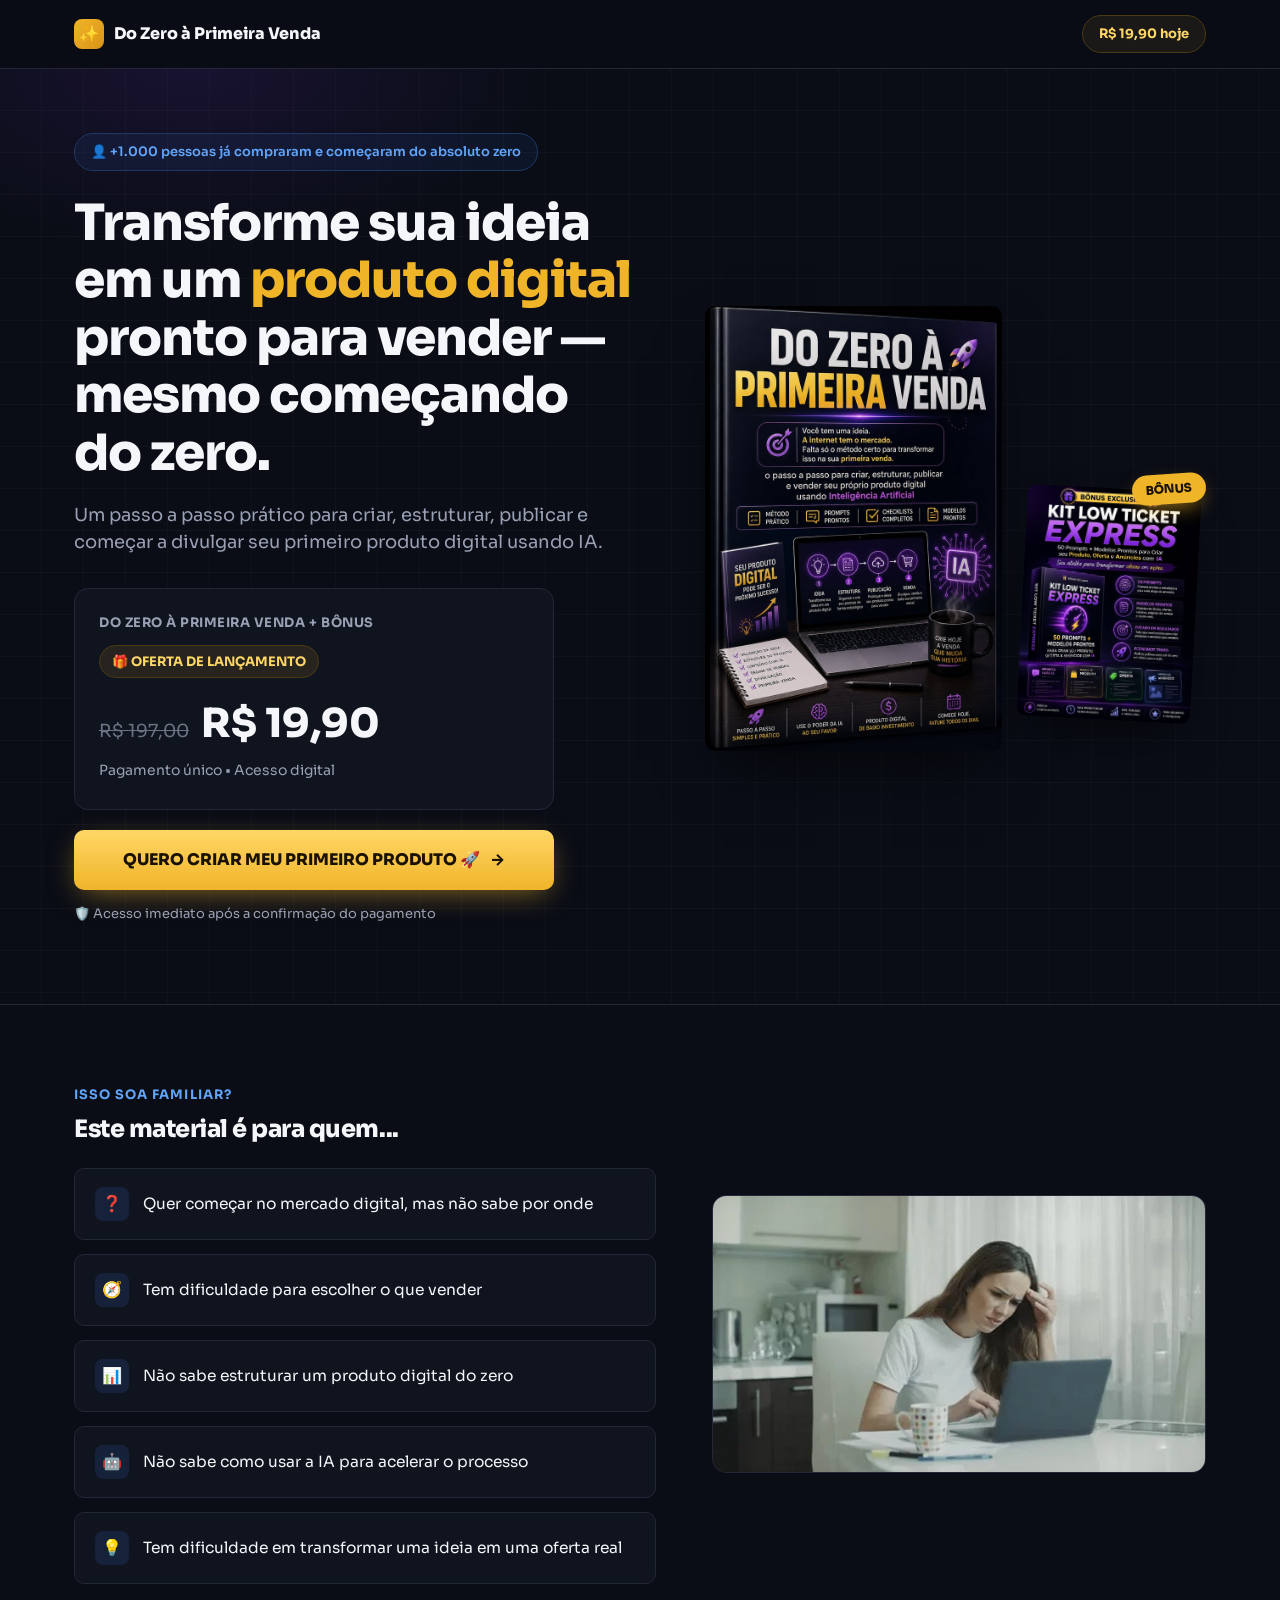
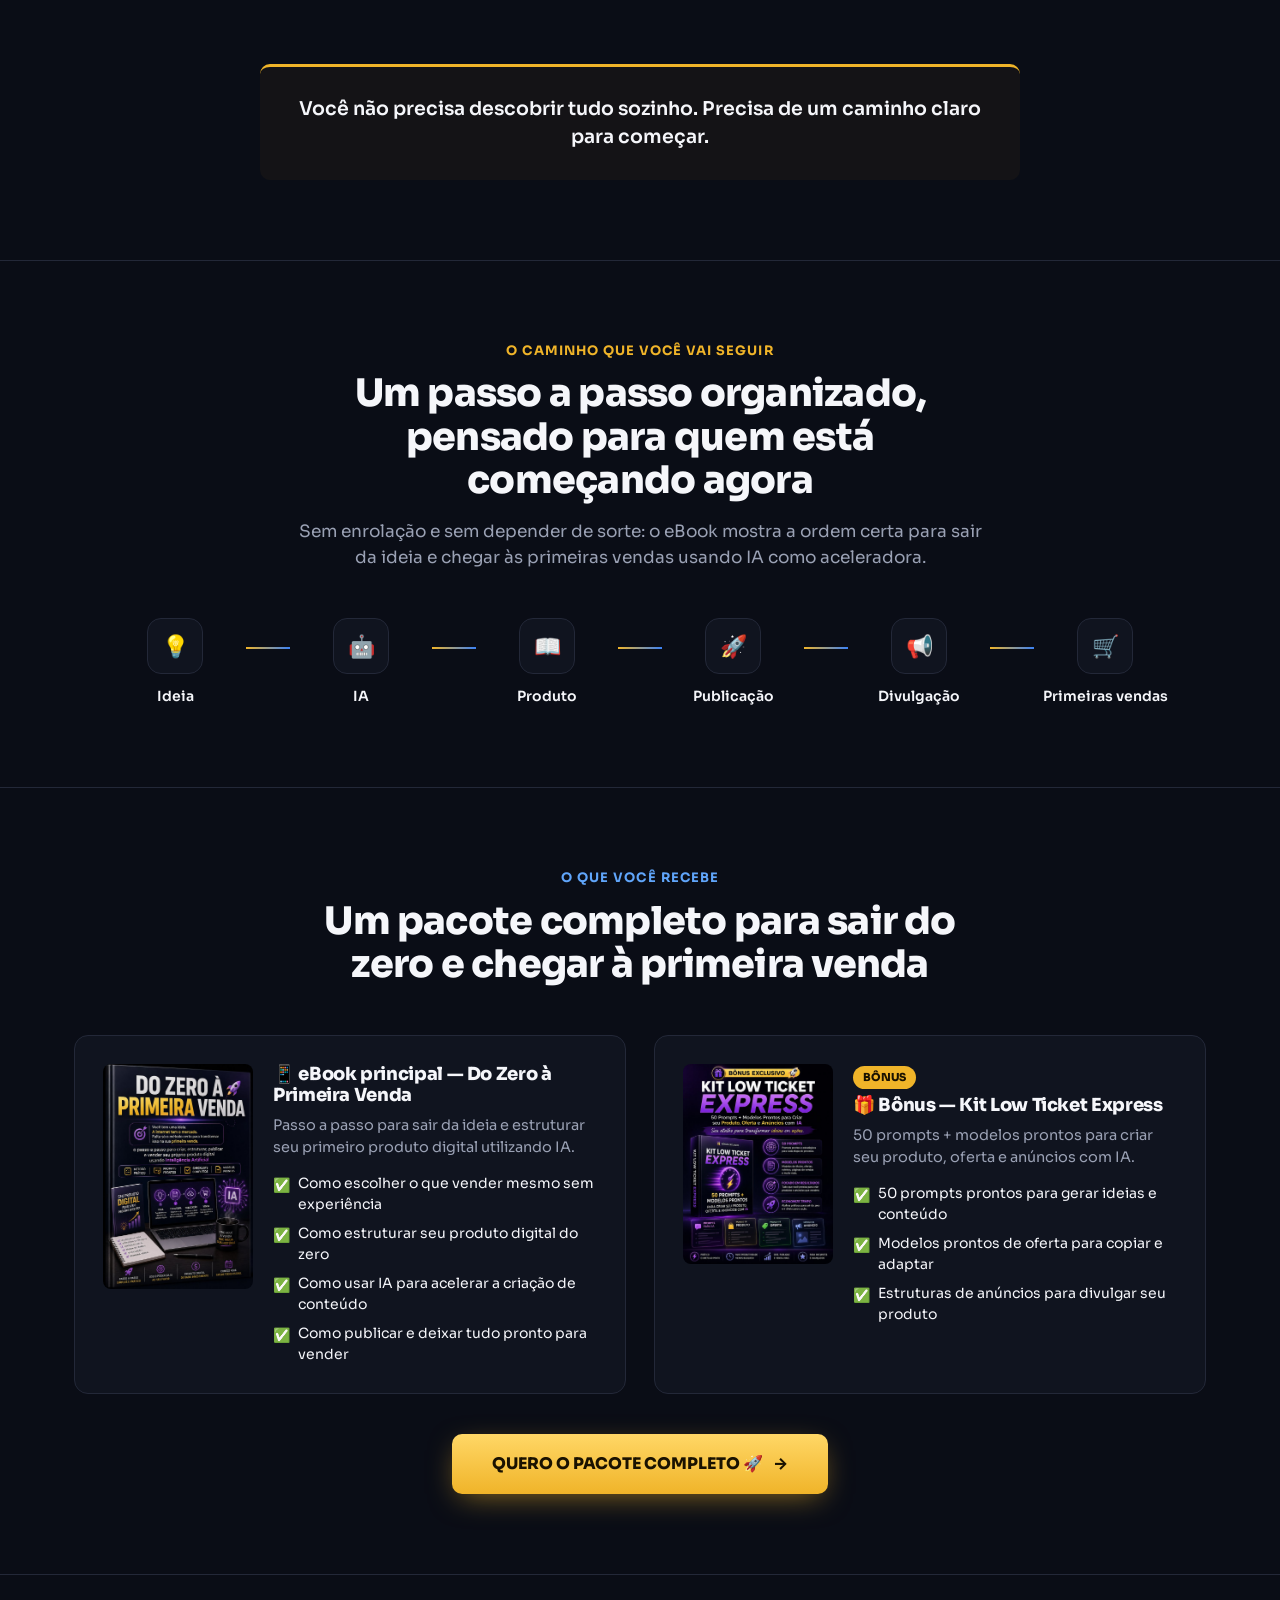
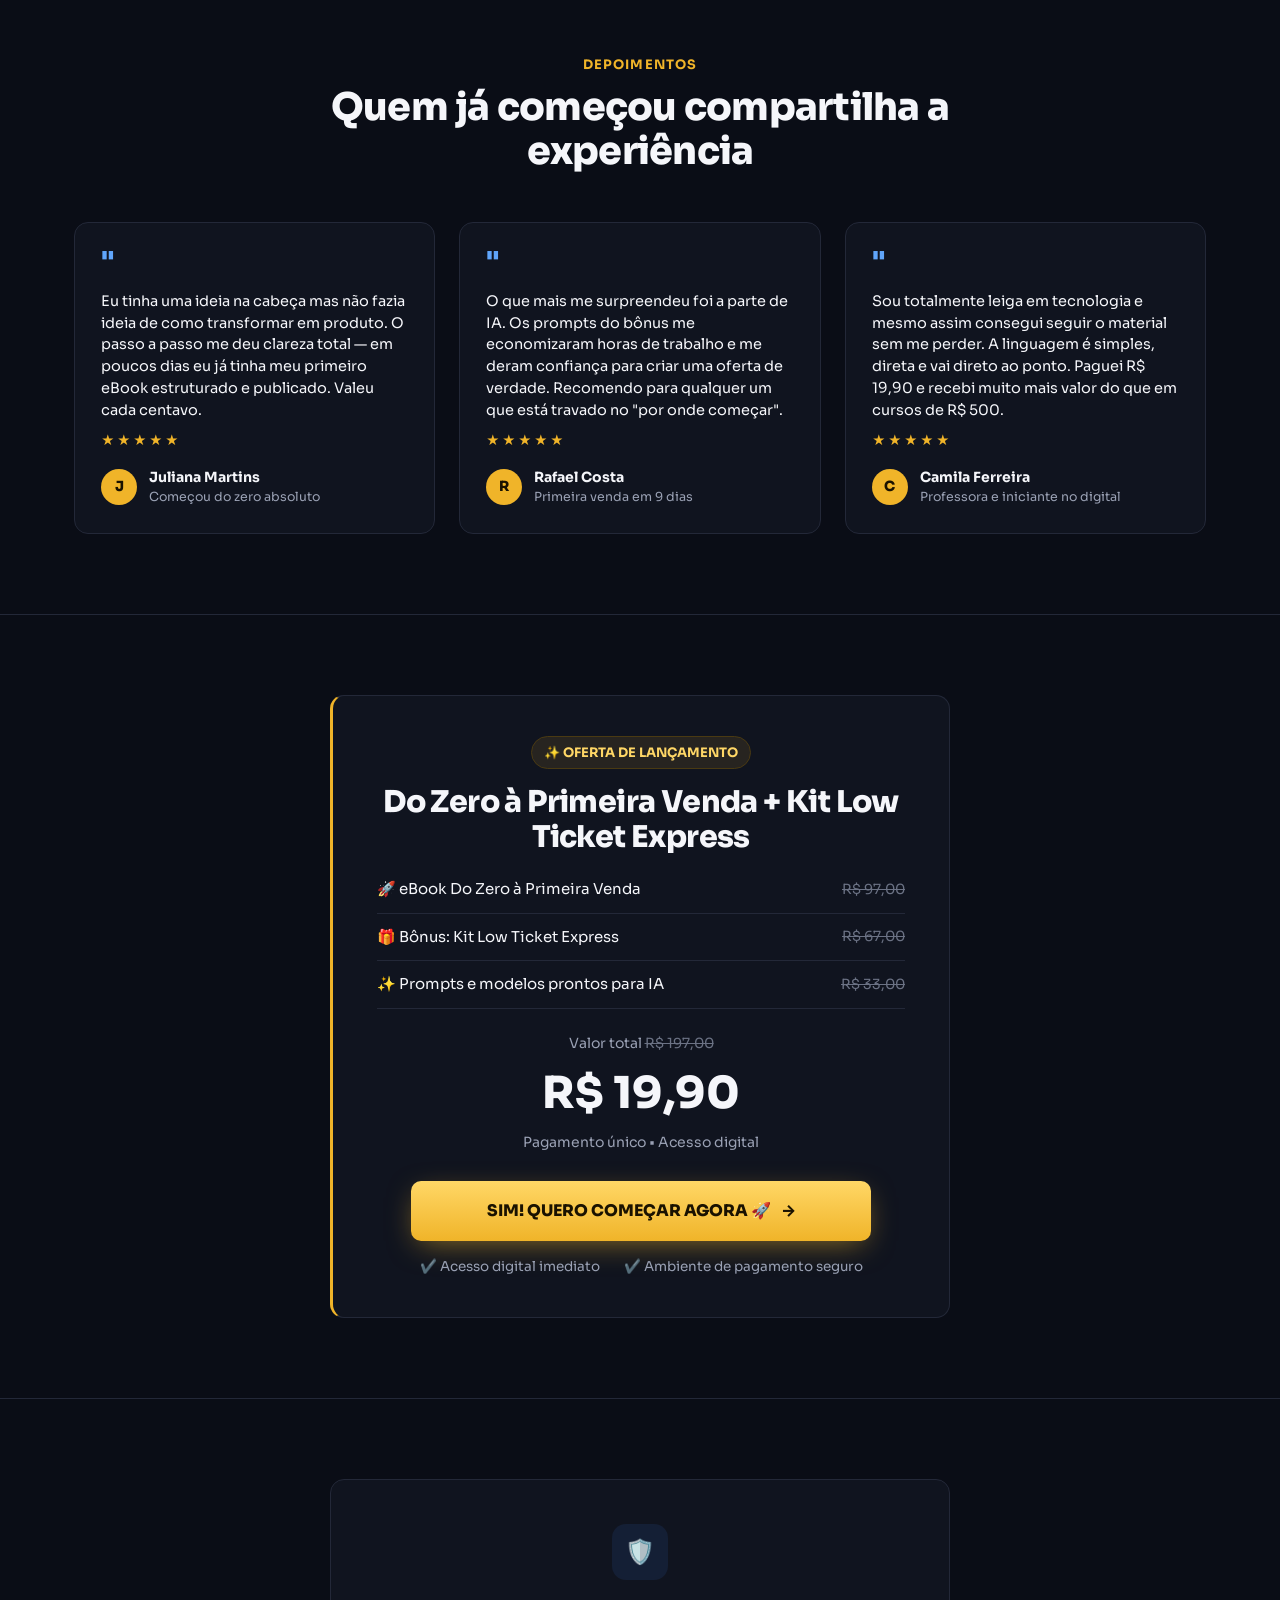
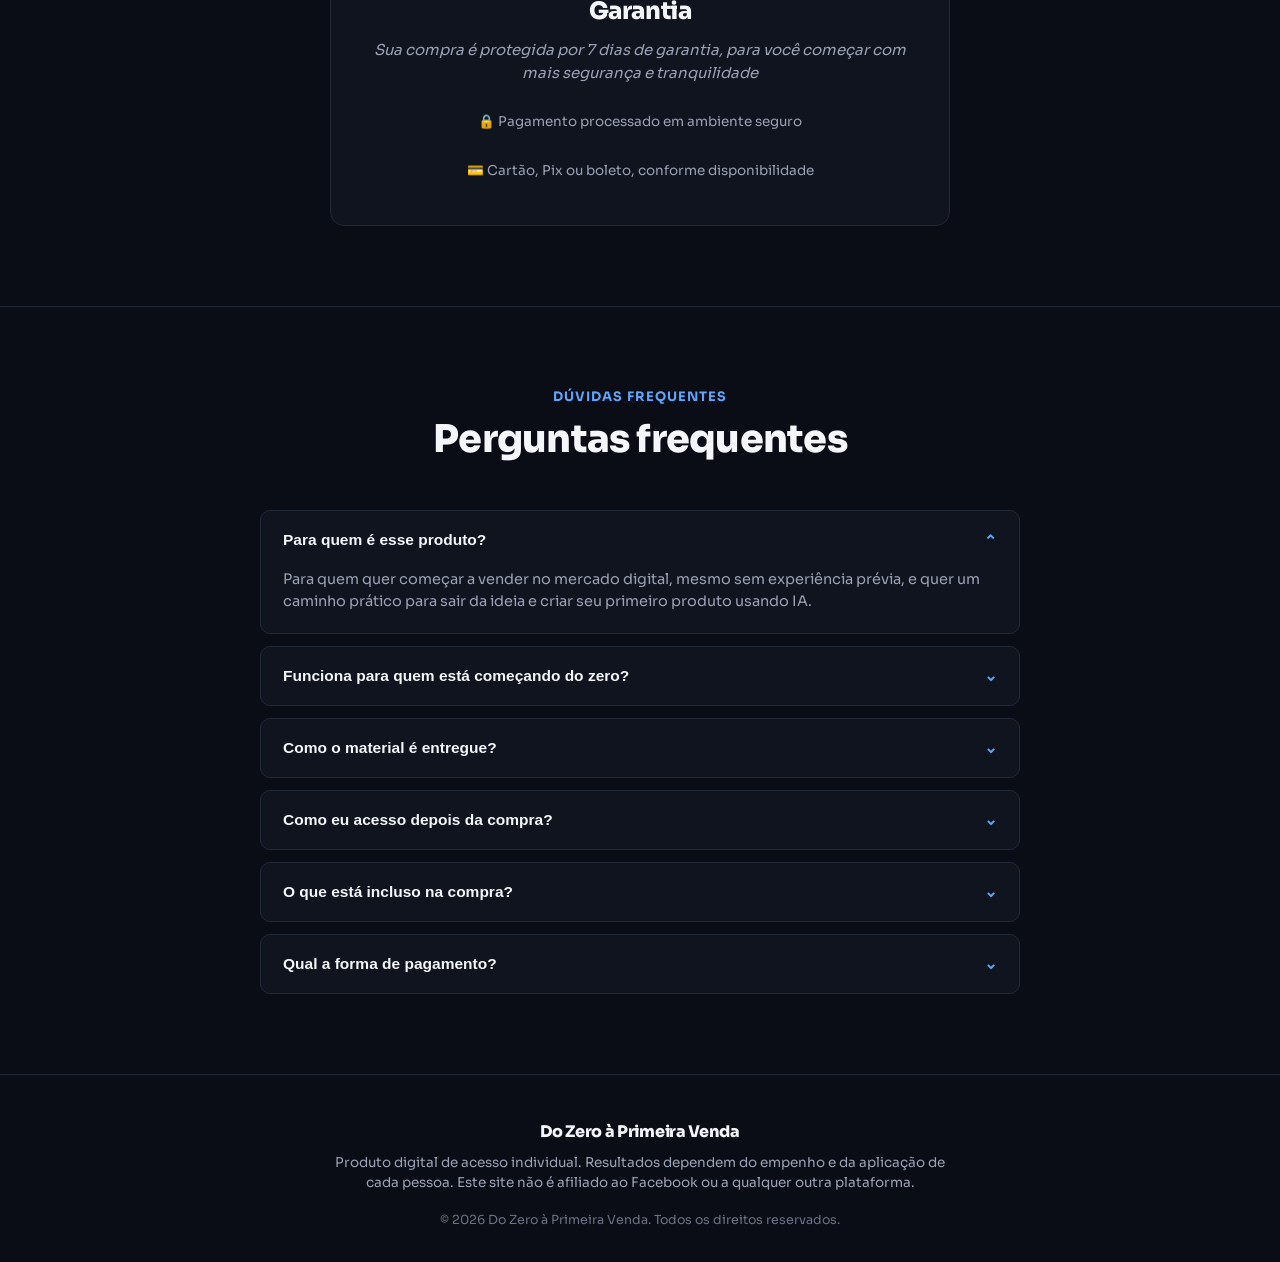
==== commit e2f4c2b6: "Update guarantee description in index.html" ====
--- a/index.html
+++ b/index.html
@@ -887,7 +887,7 @@
     <div class="guarantee-box">
       <div class="guarantee-icon">🛡️</div>
       <h2>Garantia</h2>
-      <p class="placeholder">7 dias de garantia incondicional</p>
+      <p class="placeholder"> Sua compra é protegida por 7 dias de garantia, para você começar com mais segurança e tranquilidade </p>
       <div class="guarantee-foot">
         <span>🔒 Pagamento processado em ambiente seguro</span>
         <span>💳 Cartão, Pix ou boleto, conforme disponibilidade</span>
